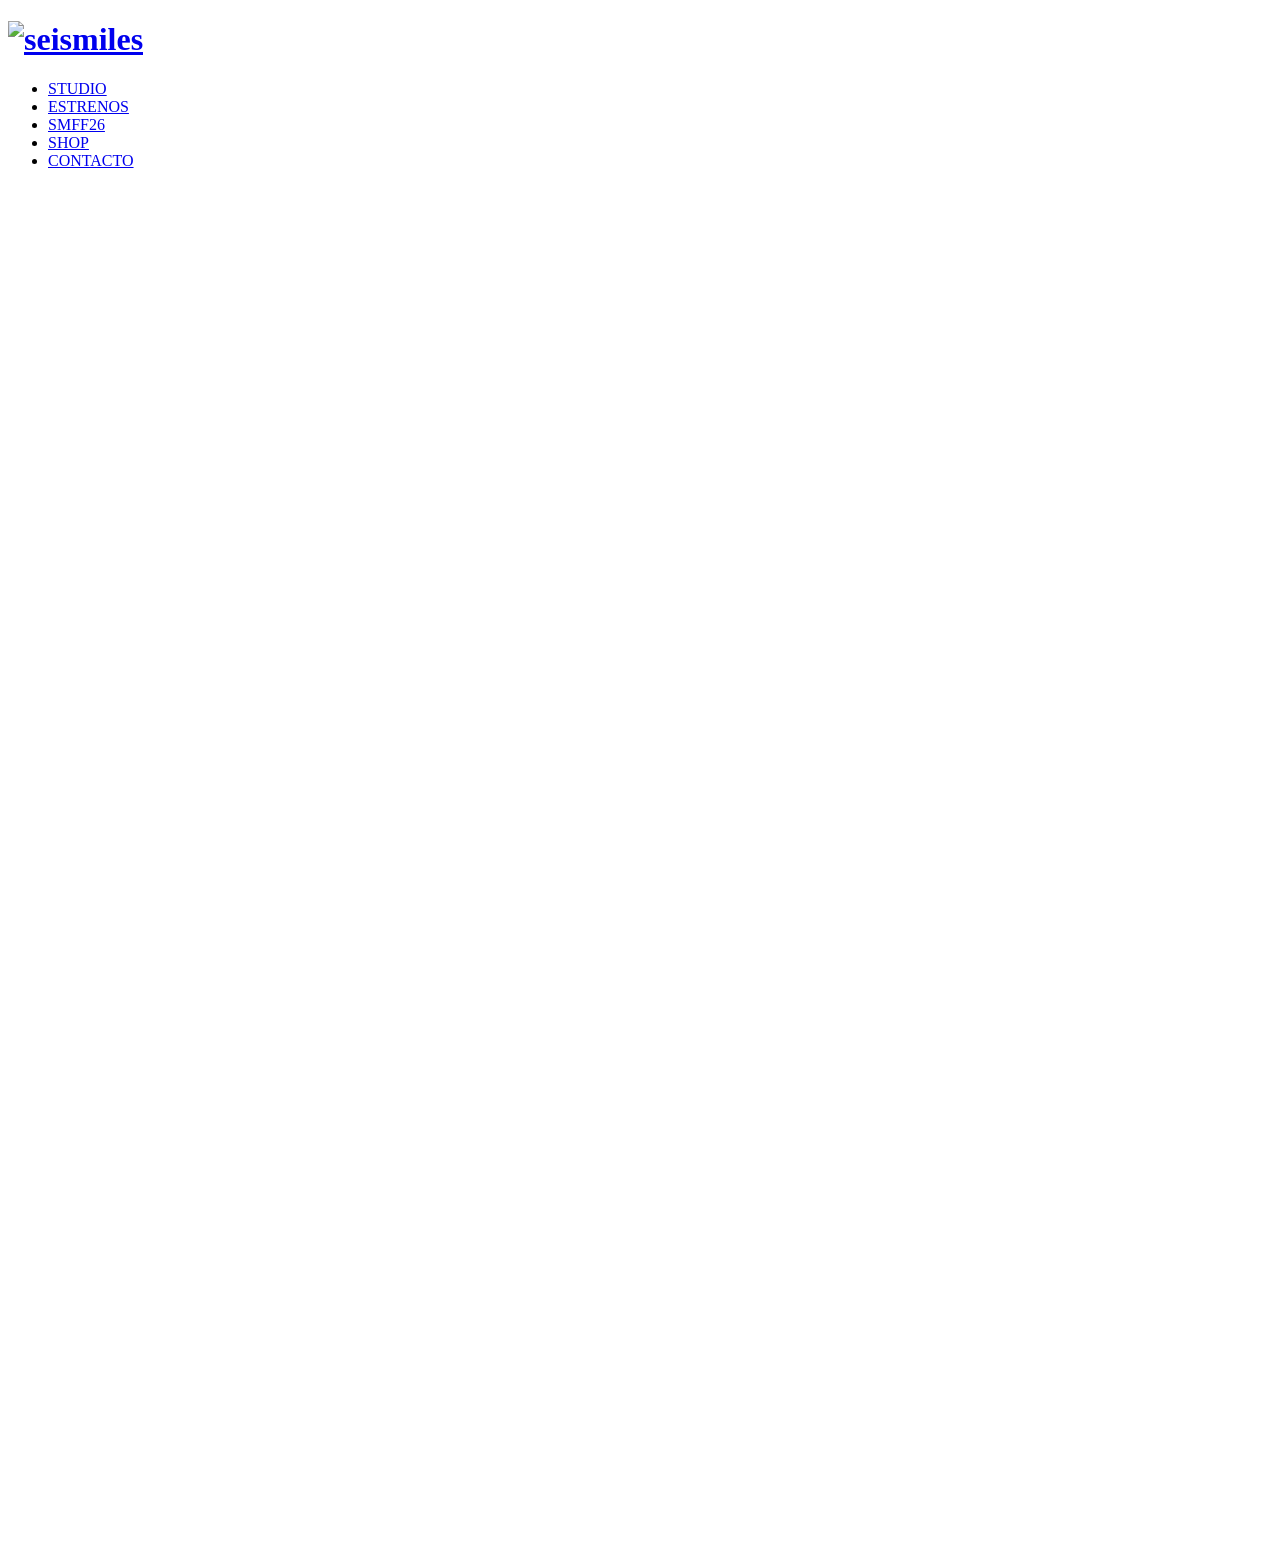
==== all-films.html @ 69767816 "Add files via upload" ====
<!DOCTYPE HTML>
<html>
    <head>
        <title>ESTRENOS</title>
        <meta charset="utf-8" />
		<link rel="shortcut icon" href="images/favicon.ico" type="image/x-icon">
        <meta name="viewport" content="width=device-width, initial-scale=1, user-scalable=no" />
        <link rel="stylesheet" href="assets/css/main.css" />
        <style>
            /* Eliminamos cualquier margen/padding que el template imponga */
            #page-wrapper { padding-top: 0 !important; }
            #banner {
                margin-top: 0 !important;
                padding: 0 !important;
                height: 100vh;
                display: flex;
                flex-direction: column;
                justify-content: center;
                align-items: center;
                text-align: center;
                background-image: url('images/all-films.jpg');
                background-size: cover;
                background-position: center;
                background-attachment: fixed;
            }
        </style>
    </head>
    <body class="is-preload landing">

        <div id="page-wrapper">
            <header id="header">
                <h1 id="logo">
                    <a href="index.html"><img src="images/logo-seismiles.svg" alt="seismiles" /></a>
                </h1>
                <nav id="nav">
                    <ul>
                        <li><a href="studio.html">STUDIO</a></li>
                        <li><a href="all-films.html">ESTRENOS</a></li>
                        <li><a href="ver-programación.html">SMFF26</a></li>
                        <li><a href="shop.html">SHOP</a></li>
                        <li><a href="contact.html" class="button primary">CONTACTO</a></li>
                    </ul>
                </nav>
            </header>

            <section id="banner">
                <div class="container">
                    <header class="major">
                        <h2 style="color: #fff;">PRÓXIMAMENTE</h2>
                        <p style="color: #fff;">ARDE</p>
                    </header>
                    <div class="content">
                        <h3 style="color: #fff;">¡Estamos de rodaje!</h3>
                        <p style="color: #fff;">Follow the characters, theories and worlds being built around Seismiles projects.</p>
                    </div>
                </div>
            </section>

            <!-- Footer -->
				<footer id="footer" style="padding: 3em 0; color: #ffffff;">
					<div class="container">
						<div class="row">
							<div class="col-4 col-12-medium">
								<h4 style="color: #ffffff;">Films</h4>
								<ul class="alt">
									<li><a href="index.html" style="color: #ffffff;">All</a></li>
									<li><a href="all-films.html" style="color: #ffffff;">Estrenos</a></li>
									<li><a href="ver-programación.html" style="color: #ffffff;">SMFF26</a></li>
								</ul>
							</div>
							<div class="col-4 col-12-medium">
								<h4 style="color: #ffffff;">Shop</h4>
								<ul class="alt">
									<li><a href="shop.html" style="color: #ffffff;">All</a></li>
									<li><a href="shop.html" style="color: #ffffff;">Coleccionables</a></li>
								</ul>
							</div>
							<div class="col-4 col-12-medium">
								<h4 style="color: #ffffff;">Studio</h4>
								<ul class="alt">
									<li><a href="contact.html" style="color: #ffffff;">Contacto</a></li>
								</ul>
							</div>
						</div>
						</div>

					<div class="container" style="display: flex; justify-content: space-between; align-items: center; flex-wrap: wrap; margin-top: 2em;">
						<ul class="copyright" style="margin: 0; color: #ffffff;">
							<li>&copy; seismiles studio. All rights reserved.</li>
						</ul>
						<ul class="icons" style="margin: 0;">
							<li><a href="#" class="icon brands alt fa-twitter" style="color: #ffffff;"><span class="label">Twitter</span></a></li>
							<li><a href="#" class="icon brands alt fa-facebook-f" style="color: #ffffff;"><span class="label">Facebook</span></a></li>
							<li><a href="#" class="icon brands alt fa-instagram" style="color: #ffffff;"><span class="label">Instagram</span></a></li>
						</ul>
					</div>
				</footer>
        </div>

        <script src="assets/js/jquery.min.js"></script>
        <script src="assets/js/jquery.scrolly.min.js"></script>
        <script src="assets/js/jquery.dropotron.min.js"></script>
        <script src="assets/js/jquery.scrollex.min.js"></script>
        <script src="assets/js/browser.min.js"></script>
        <script src="assets/js/breakpoints.min.js"></script>
        <script src="assets/js/util.js"></script>
        <script src="assets/js/main.js"></script>
    </body>
</html>
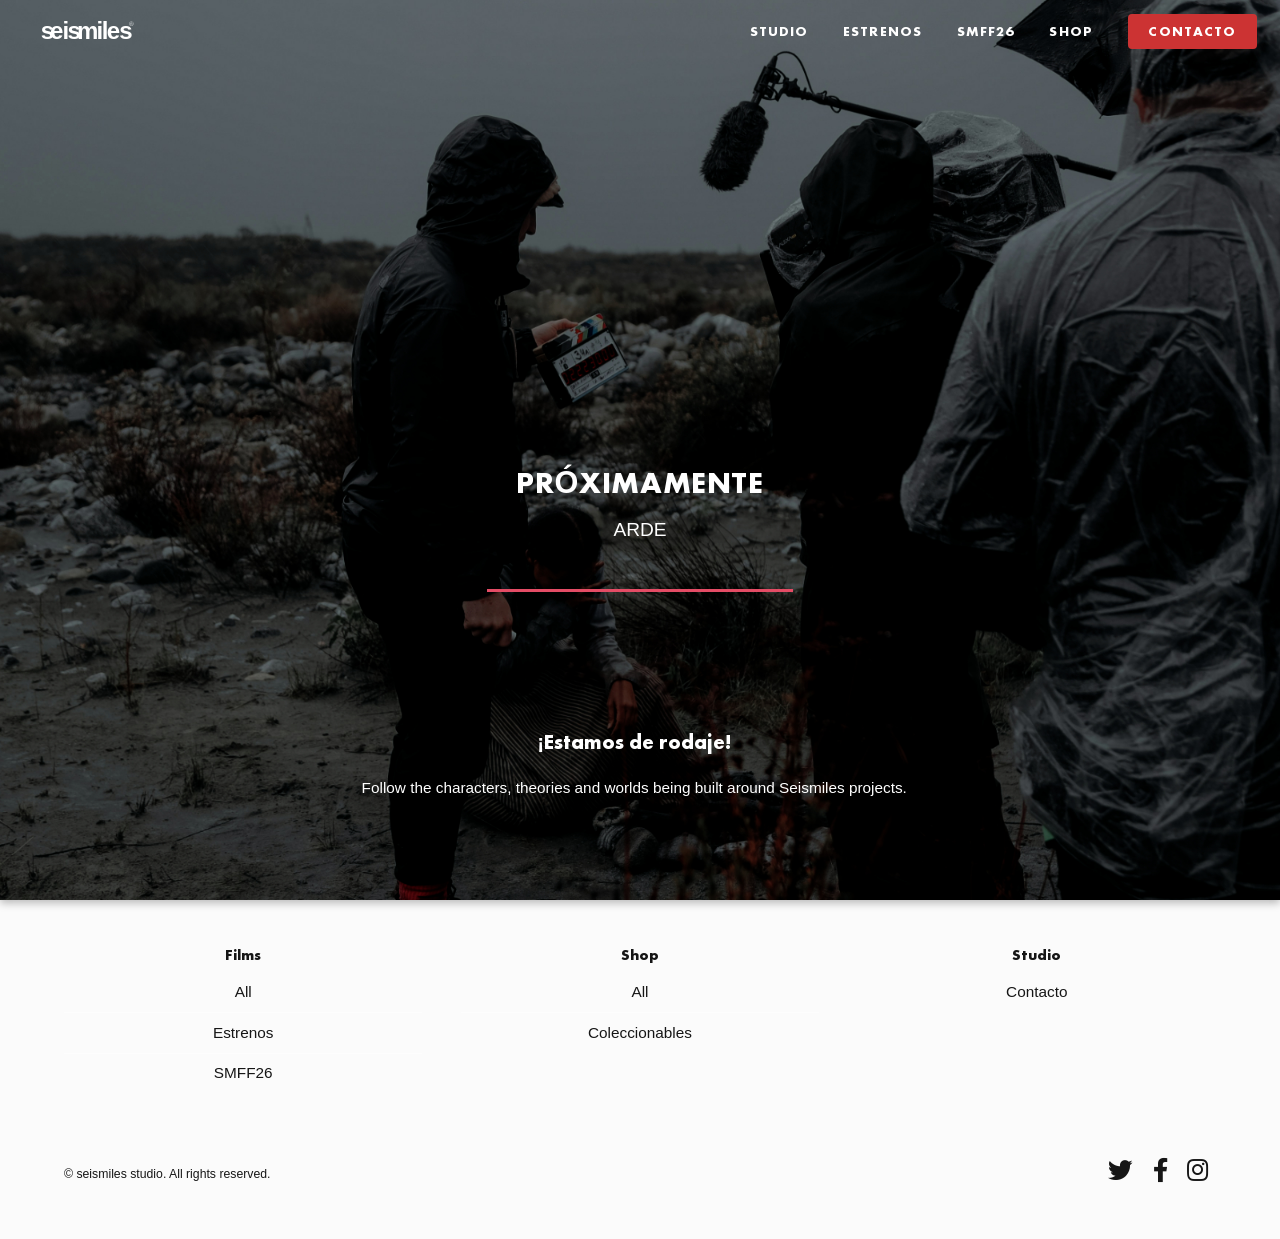
==== commit f7bfa5b0: "Form changes" ====
--- a/all-films.html
+++ b/all-films.html
@@ -1,7 +1,7 @@
 <!DOCTYPE HTML>
 <html>
     <head>
-        <title>ESTRENOS</title>
+        <title>seismiles - All Films</title>
         <meta charset="utf-8" />
 		<link rel="shortcut icon" href="images/favicon.ico" type="image/x-icon">
         <meta name="viewport" content="width=device-width, initial-scale=1, user-scalable=no" />
--- a/assets/css/main.css
+++ b/assets/css/main.css
@@ -0,0 +1,3877 @@
+@import url("fontawesome-all.min.css");
+@import url("https://fonts.googleapis.com/css?family=Roboto:100,300,100italic,300italic");
+@font-face {
+    font-family: 'OVSoge';
+    src: url('../webfonts/OVSoge-Regular.woff2') format('woff2');
+    font-weight: 400;
+    font-style: normal;
+    font-display: swap;
+}
+@font-face {
+    font-family: 'OVSoge';
+    src: url('../webfonts/OVSoge-Bold.woff2') format('woff2');
+    font-weight: 700;
+    font-style: normal;
+    font-display: swap;
+}
+
+@font-face {
+    font-family: 'FuturaCyrillic';
+    src: url('../webfonts/FuturaCyrillic-Book.woff2') format('woff2');
+    font-weight: 400;
+    font-style: normal;
+    font-display: swap;
+}
+
+@font-face {
+    font-family: 'FuturaCyrillic';
+    src: url('../webfonts/FuturaCyrillic-Bold.woff2') format('woff2');
+    font-weight: 700;
+    font-style: normal;
+    font-display: swap;
+}
+/*
+	Landed by HTML5 UP
+	html5up.net | @ajlkn
+	Free for personal and commercial use under the CCA 3.0 license (html5up.net/license)
+*/
+
+html, body, div, span, applet, object,
+iframe, h1, h2, h3, h4, h5, h6, p, blockquote,
+pre, a, abbr, acronym, address, big, cite,
+code, del, dfn, em, img, ins, kbd, q, s, samp,
+small, strike, strong, sub, sup, tt, var, b,
+u, i, center, dl, dt, dd, ol, ul, li, fieldset,
+form, label, legend, table, caption, tbody,
+tfoot, thead, tr, th, td, article, aside,
+canvas, details, embed, figure, figcaption,
+footer, header, hgroup, menu, nav, output, ruby,
+section, summary, time, mark, audio, video {
+	margin: 0;
+	padding: 0;
+	border: 0;
+	font-size: 100%;
+	font: inherit;
+	vertical-align: baseline;}
+
+article, aside, details, figcaption, figure,
+footer, header, hgroup, menu, nav, section {
+	display: block;}
+
+body {
+	line-height: 1;
+}
+
+ol, ul {
+	list-style: none;
+}
+
+blockquote, q {
+	quotes: none;
+}
+
+	blockquote:before, blockquote:after, q:before, q:after {
+		content: '';
+		content: none;
+	}
+
+table {
+	border-collapse: collapse;
+	border-spacing: 0;
+}
+
+body {
+	-webkit-text-size-adjust: none;
+}
+
+mark {
+	background-color: transparent;
+	color: inherit;
+}
+
+input::-moz-focus-inner {
+	border: 0;
+	padding: 0;
+}
+
+input, select, textarea {
+	-moz-appearance: none;
+	-webkit-appearance: none;
+	-ms-appearance: none;
+	appearance: none;
+}
+
+/* Basic */
+
+html { box-sizing: border-box; }
+*, *:before, *:after { box-sizing: inherit; }
+
+html, body { background: #161616; }
+
+body.is-preload *, body.is-preload *:before, body.is-preload *:after {
+    -moz-animation: none !important;
+    -webkit-animation: none !important;
+    -ms-animation: none !important;
+    animation: none !important;
+    -moz-transition: none !important;
+    -webkit-transition: none !important;
+    -ms-transition: none !important;
+    transition: none !important;
+}
+
+/* Cuerpo de texto: */
+body, input, select, textarea {
+    color: #FBFBFB;
+    font-family: 'FuturaCyrillic', sans-serif;
+    font-size: 15pt;
+    font-weight: 500;
+    line-height: 1.6em;
+}
+
+/* Títulos: FuturaCyrillic */
+h1, h2, h3, h4, h5, h6 {
+    font-family: 'FuturaCyrillic', sans-serif;
+    color: #FBFBFB;
+    font-weight: 700;
+    line-height: 1.2em;
+    margin: 0 0 1em 0;
+}
+
+h1 a, h2 a, h3 a, h4 a, h5 a, h6 a { color: inherit; border: 0; }
+
+h1 { font-size: 1.5em; }
+h2 { font-size: 2em; letter-spacing: 0.02em; }
+h3 { font-size: 1.35em; }
+h4 { font-size: 1em; }
+h5 { font-size: 0.9em; }
+h6 { font-size: 0.7em; }
+
+/* Enlaces */
+a {
+    transition: border-color 0.2s ease-in-out, color 0.2s ease-in-out;
+    border-bottom: dotted 1px;
+    color: #CC3333;
+    text-decoration: none;
+}
+a:hover { color: #CC3333 !important; border-bottom-color: transparent; }
+
+/* Otros elementos */
+strong, b { color: #ffffff; font-weight: 700; }
+em, i { font-style: italic; }
+p { margin: 0 0 2em 0; }
+sub { font-size: 0.8em; position: relative; top: 0.5em; }
+sup { font-size: 0.8em; position: relative; top: -0.5em; }
+
+hr { border: 0; border-bottom: solid 1px rgba(255, 255, 255, 0.3); margin: 3em 0; }
+hr.major { margin: 4em 0; }
+blockquote { border-left: solid 4px rgba(255, 255, 255, 0.3); font-style: italic; margin: 0 0 2em 0; padding: 0.5em 0 0.5em 2em; }
+code { background: rgba(255, 255, 255, 0.075); border-radius: 4px; font-family: "Courier New", monospace; font-size: 0.9em; margin: 0 0.25em; padding: 0.25em 0.65em; }
+pre { -webkit-overflow-scrolling: touch; font-family: "Courier New", monospace; font-size: 0.9em; margin: 0 0 2em 0; }
+pre code { display: block; line-height: 1.75em; padding: 1em 1.5em; overflow-x: auto; }
+
+.align-left { text-align: left; }
+.align-center { text-align: center; }
+.align-right { text-align: right; }
+
+/* Estilos para el menú superior e interno */
+#header nav ul li a, 
+#header nav ul li span,
+#navPanel .link {
+    font-family: inherit;
+    font-size: inherit;
+    color: #ffffff;
+    text-transform: uppercase;
+    text-decoration: none;
+    border-bottom: none;
+    box-shadow: none;
+}
+
+/* Para que el botón del menú mantenga su estilo pero use tu fuente */
+#header nav ul li a.button {
+    font-family: 'FuturaCyrillic', sans-serif !important;
+}
+
+/* Loader */
+
+	@-moz-keyframes spinner-show {
+		0% {
+			opacity: 0;
+		}
+
+		100% {
+			opacity: 1;
+		}
+	}
+
+	@-webkit-keyframes spinner-show {
+		0% {
+			opacity: 0;
+		}
+
+		100% {
+			opacity: 1;
+		}
+	}
+
+	@-ms-keyframes spinner-show {
+		0% {
+			opacity: 0;
+		}
+
+		100% {
+			opacity: 1;
+		}
+	}
+
+	@keyframes spinner-show {
+		0% {
+			opacity: 0;
+		}
+
+		100% {
+			opacity: 1;
+		}
+	}
+
+	@-moz-keyframes spinner-hide {
+		0% {
+			color: rgba(255, 255, 255, 0.15);
+			z-index: 100001;
+			-moz-transform: scale(1) rotate(0deg);
+			-webkit-transform: scale(1) rotate(0deg);
+			-ms-transform: scale(1) rotate(0deg);
+			transform: scale(1) rotate(0deg);
+		}
+
+		99% {
+			color: #1c1d26;
+			z-index: 100001;
+			-moz-transform: scale(0.5) rotate(360deg);
+			-webkit-transform: scale(0.5) rotate(360deg);
+			-ms-transform: scale(0.5) rotate(360deg);
+			transform: scale(0.5) rotate(360deg);
+		}
+
+		100% {
+			color: #1c1d26;
+			z-index: -1;
+			-moz-transform: scale(0.5) rotate(360deg);
+			-webkit-transform: scale(0.5) rotate(360deg);
+			-ms-transform: scale(0.5) rotate(360deg);
+			transform: scale(0.5) rotate(360deg);
+		}
+	}
+
+	@-webkit-keyframes spinner-hide {
+		0% {
+			color: rgba(255, 255, 255, 0.15);
+			z-index: 100001;
+			-moz-transform: scale(1) rotate(0deg);
+			-webkit-transform: scale(1) rotate(0deg);
+			-ms-transform: scale(1) rotate(0deg);
+			transform: scale(1) rotate(0deg);
+		}
+
+		99% {
+			color: #1c1d26;
+			z-index: 100001;
+			-moz-transform: scale(0.5) rotate(360deg);
+			-webkit-transform: scale(0.5) rotate(360deg);
+			-ms-transform: scale(0.5) rotate(360deg);
+			transform: scale(0.5) rotate(360deg);
+		}
+
+		100% {
+			color: #1c1d26;
+			z-index: -1;
+			-moz-transform: scale(0.5) rotate(360deg);
+			-webkit-transform: scale(0.5) rotate(360deg);
+			-ms-transform: scale(0.5) rotate(360deg);
+			transform: scale(0.5) rotate(360deg);
+		}
+	}
+
+	@-ms-keyframes spinner-hide {
+		0% {
+			color: rgba(255, 255, 255, 0.15);
+			z-index: 100001;
+			-moz-transform: scale(1) rotate(0deg);
+			-webkit-transform: scale(1) rotate(0deg);
+			-ms-transform: scale(1) rotate(0deg);
+			transform: scale(1) rotate(0deg);
+		}
+
+		99% {
+			color: #1c1d26;
+			z-index: 100001;
+			-moz-transform: scale(0.5) rotate(360deg);
+			-webkit-transform: scale(0.5) rotate(360deg);
+			-ms-transform: scale(0.5) rotate(360deg);
+			transform: scale(0.5) rotate(360deg);
+		}
+
+		100% {
+			color: #1c1d26;
+			z-index: -1;
+			-moz-transform: scale(0.5) rotate(360deg);
+			-webkit-transform: scale(0.5) rotate(360deg);
+			-ms-transform: scale(0.5) rotate(360deg);
+			transform: scale(0.5) rotate(360deg);
+		}
+	}
+
+	@keyframes spinner-hide {
+		0% {
+			color: rgba(255, 255, 255, 0.15);
+			z-index: 100001;
+			-moz-transform: scale(1) rotate(0deg);
+			-webkit-transform: scale(1) rotate(0deg);
+			-ms-transform: scale(1) rotate(0deg);
+			transform: scale(1) rotate(0deg);
+		}
+
+		99% {
+			color: #1c1d26;
+			z-index: 100001;
+			-moz-transform: scale(0.5) rotate(360deg);
+			-webkit-transform: scale(0.5) rotate(360deg);
+			-ms-transform: scale(0.5) rotate(360deg);
+			transform: scale(0.5) rotate(360deg);
+		}
+
+		100% {
+			color: #1c1d26;
+			z-index: -1;
+			-moz-transform: scale(0.5) rotate(360deg);
+			-webkit-transform: scale(0.5) rotate(360deg);
+			-ms-transform: scale(0.5) rotate(360deg);
+			transform: scale(0.5) rotate(360deg);
+		}
+	}
+
+	@-moz-keyframes spinner-rotate {
+		0% {
+			-moz-transform: scale(1) rotate(0deg);
+			-webkit-transform: scale(1) rotate(0deg);
+			-ms-transform: scale(1) rotate(0deg);
+			transform: scale(1) rotate(0deg);
+		}
+
+		100% {
+			-moz-transform: scale(1) rotate(360deg);
+			-webkit-transform: scale(1) rotate(360deg);
+			-ms-transform: scale(1) rotate(360deg);
+			transform: scale(1) rotate(360deg);
+		}
+	}
+
+	@-webkit-keyframes spinner-rotate {
+		0% {
+			-moz-transform: scale(1) rotate(0deg);
+			-webkit-transform: scale(1) rotate(0deg);
+			-ms-transform: scale(1) rotate(0deg);
+			transform: scale(1) rotate(0deg);
+		}
+
+		100% {
+			-moz-transform: scale(1) rotate(360deg);
+			-webkit-transform: scale(1) rotate(360deg);
+			-ms-transform: scale(1) rotate(360deg);
+			transform: scale(1) rotate(360deg);
+		}
+	}
+
+	@-ms-keyframes spinner-rotate {
+		0% {
+			-moz-transform: scale(1) rotate(0deg);
+			-webkit-transform: scale(1) rotate(0deg);
+			-ms-transform: scale(1) rotate(0deg);
+			transform: scale(1) rotate(0deg);
+		}
+
+		100% {
+			-moz-transform: scale(1) rotate(360deg);
+			-webkit-transform: scale(1) rotate(360deg);
+			-ms-transform: scale(1) rotate(360deg);
+			transform: scale(1) rotate(360deg);
+		}
+	}
+
+	@keyframes spinner-rotate {
+		0% {
+			-moz-transform: scale(1) rotate(0deg);
+			-webkit-transform: scale(1) rotate(0deg);
+			-ms-transform: scale(1) rotate(0deg);
+			transform: scale(1) rotate(0deg);
+		}
+
+		100% {
+			-moz-transform: scale(1) rotate(360deg);
+			-webkit-transform: scale(1) rotate(360deg);
+			-ms-transform: scale(1) rotate(360deg);
+			transform: scale(1) rotate(360deg);
+		}
+	}
+
+	@-moz-keyframes overlay-hide {
+		0% {
+			opacity: 1;
+			z-index: 100000;
+		}
+
+		15% {
+			opacity: 1;
+			z-index: 100000;
+		}
+
+		99% {
+			opacity: 0;
+			z-index: 100000;
+		}
+
+		100% {
+			opacity: 0;
+			z-index: -1;
+		}
+	}
+
+	@-webkit-keyframes overlay-hide {
+		0% {
+			opacity: 1;
+			z-index: 100000;
+		}
+
+		15% {
+			opacity: 1;
+			z-index: 100000;
+		}
+
+		99% {
+			opacity: 0;
+			z-index: 100000;
+		}
+
+		100% {
+			opacity: 0;
+			z-index: -1;
+		}
+	}
+
+	@-ms-keyframes overlay-hide {
+		0% {
+			opacity: 1;
+			z-index: 100000;
+		}
+
+		15% {
+			opacity: 1;
+			z-index: 100000;
+		}
+
+		99% {
+			opacity: 0;
+			z-index: 100000;
+		}
+
+		100% {
+			opacity: 0;
+			z-index: -1;
+		}
+	}
+
+	@keyframes overlay-hide {
+		0% {
+			opacity: 1;
+			z-index: 100000;
+		}
+
+		15% {
+			opacity: 1;
+			z-index: 100000;
+		}
+
+		99% {
+			opacity: 0;
+			z-index: 100000;
+		}
+
+		100% {
+			opacity: 0;
+			z-index: -1;
+		}
+	}
+
+	body.landing {
+		text-decoration: none;
+	}
+
+		body.landing:before {
+			-moz-osx-font-smoothing: grayscale;
+			-webkit-font-smoothing: antialiased;
+			display: inline-block;
+			font-style: normal;
+			font-variant: normal;
+			text-rendering: auto;
+			line-height: 1;
+			text-transform: none !important;
+			font-family: 'OVSoge';
+			font-weight: 900;
+		}
+
+		body.landing:before {
+			-moz-animation: spinner-show 1.5s 1 0.25s ease forwards, spinner-hide 0.25s ease-in-out forwards !important;
+			-webkit-animation: spinner-show 1.5s 1 0.25s ease forwards, spinner-hide 0.25s ease-in-out forwards !important;
+			-ms-animation: spinner-show 1.5s 1 0.25s ease forwards, spinner-hide 0.25s ease-in-out forwards !important;
+			animation: spinner-show 1.5s 1 0.25s ease forwards, spinner-hide 0.25s ease-in-out forwards !important;
+			-moz-transform-origin: 50% 50%;
+			-webkit-transform-origin: 50% 50%;
+			-ms-transform-origin: 50% 50%;
+			transform-origin: 50% 50%;
+			color: rgba(255, 255, 255, 0.15);
+			content: '\f1ce';
+			cursor: default;
+			display: block;
+			font-size: 2em;
+			height: 2em;
+			left: 50%;
+			line-height: 2em;
+			margin: -1em 0 0 -1em;
+			opacity: 0;
+			position: fixed;
+			text-align: center;
+			top: 50%;
+			width: 2em;
+			z-index: -1;
+		}
+
+		body.landing:after {
+			-moz-animation: overlay-hide 1.5s ease-in forwards !important;
+			-webkit-animation: overlay-hide 1.5s ease-in forwards !important;
+			-ms-animation: overlay-hide 1.5s ease-in forwards !important;
+			animation: overlay-hide 1.5s ease-in forwards !important;
+			background: #1c1d26;
+			content: '';
+			display: block;
+			height: 100%;
+			left: 0;
+			opacity: 0;
+			position: fixed;
+			top: 0;
+			width: 100%;
+			z-index: -1;
+		}
+
+		body.landing.is-preload:before {
+			-moz-animation: spinner-show 1.5s 1 0.25s ease forwards, spinner-rotate 0.75s infinite linear !important;
+			-webkit-animation: spinner-show 1.5s 1 0.25s ease forwards, spinner-rotate 0.75s infinite linear !important;
+			-ms-animation: spinner-show 1.5s 1 0.25s ease forwards, spinner-rotate 0.75s infinite linear !important;
+			animation: spinner-show 1.5s 1 0.25s ease forwards, spinner-rotate 0.75s infinite linear !important;
+			z-index: 100001;
+		}
+
+		body.landing.is-preload:after {
+			-moz-animation: none !important;
+			-webkit-animation: none !important;
+			-ms-animation: none !important;
+			animation: none !important;
+			opacity: 1;
+			z-index: 100000;
+		}
+
+	@media (-webkit-min-device-pixel-ratio: 2) {
+
+		body.landing:before {
+			line-height: 2.025em;
+		}
+
+	}
+
+/* Container */
+
+	.container {
+		margin: 0 auto;
+		max-width: calc(100% - 4em);
+		width: 70em;
+	}
+
+		.container.xsmall {
+			width: 17.5em;
+		}
+
+		.container.small {
+			width: 35em;
+		}
+
+		.container.medium {
+			width: 52.5em;
+		}
+
+		.container.large {
+			width: 87.5em;
+		}
+
+		.container.xlarge {
+			width: 105em;
+		}
+
+		.container.max {
+			width: 100%;
+		}
+
+		@media screen and (max-width: 1280px) {
+
+			.container {
+				width: 90%;
+				max-width: 100%;
+			}
+
+		}
+
+		@media screen and (max-width: 980px) {
+
+			.container {
+				width: 100% !important;
+			}
+
+		}
+
+/* Row */
+
+	.row {
+		display: flex;
+		flex-wrap: wrap;
+		box-sizing: border-box;
+		align-items: stretch;
+	}
+
+		.row > * {
+			box-sizing: border-box;
+		}
+
+		.row.gtr-uniform > * > :last-child {
+			margin-bottom: 0;
+		}
+
+		.row.aln-left {
+			justify-content: flex-start;
+		}
+
+		.row.aln-center {
+			justify-content: center;
+		}
+
+		.row.aln-right {
+			justify-content: flex-end;
+		}
+
+		.row.aln-top {
+			align-items: flex-start;
+		}
+
+		.row.aln-middle {
+			align-items: center;
+		}
+
+		.row.aln-bottom {
+			align-items: flex-end;
+		}
+
+		.row > .imp {
+			order: -1;
+		}
+
+		.row > .col-1 {
+			width: 8.33333%;
+		}
+
+		.row > .off-1 {
+			margin-left: 8.33333%;
+		}
+
+		.row > .col-2 {
+			width: 16.66667%;
+		}
+
+		.row > .off-2 {
+			margin-left: 16.66667%;
+		}
+
+		.row > .col-3 {
+			width: 25%;
+		}
+
+		.row > .off-3 {
+			margin-left: 25%;
+		}
+
+		.row > .col-4 {
+			width: 33.33333%;
+		}
+
+		.row > .off-4 {
+			margin-left: 33.33333%;
+		}
+
+		.row > .col-5 {
+			width: 41.66667%;
+		}
+
+		.row > .off-5 {
+			margin-left: 41.66667%;
+		}
+
+		.row > .col-6 {
+			width: 50%;
+		}
+
+		.row > .off-6 {
+			margin-left: 50%;
+		}
+
+		.row > .col-7 {
+			width: 58.33333%;
+		}
+
+		.row > .off-7 {
+			margin-left: 58.33333%;
+		}
+
+		.row > .col-8 {
+			width: 66.66667%;
+		}
+
+		.row > .off-8 {
+			margin-left: 66.66667%;
+		}
+
+		.row > .col-9 {
+			width: 75%;
+		}
+
+		.row > .off-9 {
+			margin-left: 75%;
+		}
+
+		.row > .col-10 {
+			width: 83.33333%;
+		}
+
+		.row > .off-10 {
+			margin-left: 83.33333%;
+		}
+
+		.row > .col-11 {
+			width: 91.66667%;
+		}
+
+		.row > .off-11 {
+			margin-left: 91.66667%;
+		}
+
+		.row > .col-12 {
+			width: 100%;
+		}
+
+		.row > .off-12 {
+			margin-left: 100%;
+		}
+
+		.row.gtr-0 {
+			margin-top: 0;
+			margin-left: 0em;
+		}
+
+			.row.gtr-0 > * {
+				padding: 0 0 0 0em;
+			}
+
+			.row.gtr-0.gtr-uniform {
+				margin-top: 0em;
+			}
+
+				.row.gtr-0.gtr-uniform > * {
+					padding-top: 0em;
+				}
+
+		.row.gtr-25 {
+			margin-top: 0;
+			margin-left: -0.625em;
+		}
+
+			.row.gtr-25 > * {
+				padding: 0 0 0 0.625em;
+			}
+
+			.row.gtr-25.gtr-uniform {
+				margin-top: -0.625em;
+			}
+
+				.row.gtr-25.gtr-uniform > * {
+					padding-top: 0.625em;
+				}
+
+		.row.gtr-50 {
+			margin-top: 0;
+			margin-left: -1.25em;
+		}
+
+			.row.gtr-50 > * {
+				padding: 0 0 0 1.25em;
+			}
+
+			.row.gtr-50.gtr-uniform {
+				margin-top: -1.25em;
+			}
+
+				.row.gtr-50.gtr-uniform > * {
+					padding-top: 1.25em;
+				}
+
+		.row {
+			margin-top: 0;
+			margin-left: -2.5em;
+		}
+
+			.row > * {
+				padding: 0 0 0 2.5em;
+			}
+
+			.row.gtr-uniform {
+				margin-top: -2.5em;
+			}
+
+				.row.gtr-uniform > * {
+					padding-top: 2.5em;
+				}
+
+		.row.gtr-150 {
+			margin-top: 0;
+			margin-left: -3.75em;
+		}
+
+			.row.gtr-150 > * {
+				padding: 0 0 0 3.75em;
+			}
+
+			.row.gtr-150.gtr-uniform {
+				margin-top: -3.75em;
+			}
+
+				.row.gtr-150.gtr-uniform > * {
+					padding-top: 3.75em;
+				}
+
+		.row.gtr-200 {
+			margin-top: 0;
+			margin-left: -5em;
+		}
+
+			.row.gtr-200 > * {
+				padding: 0 0 0 5em;
+			}
+
+			.row.gtr-200.gtr-uniform {
+				margin-top: -5em;
+			}
+
+				.row.gtr-200.gtr-uniform > * {
+					padding-top: 5em;
+				}
+
+		@media screen and (max-width: 1680px) {
+
+			.row {
+				display: flex;
+				flex-wrap: wrap;
+				box-sizing: border-box;
+				align-items: stretch;
+			}
+
+				.row > * {
+					box-sizing: border-box;
+				}
+
+				.row.gtr-uniform > * > :last-child {
+					margin-bottom: 0;
+				}
+
+				.row.aln-left {
+					justify-content: flex-start;
+				}
+
+				.row.aln-center {
+					justify-content: center;
+				}
+
+				.row.aln-right {
+					justify-content: flex-end;
+				}
+
+				.row.aln-top {
+					align-items: flex-start;
+				}
+
+				.row.aln-middle {
+					align-items: center;
+				}
+
+				.row.aln-bottom {
+					align-items: flex-end;
+				}
+
+				.row > .imp-xlarge {
+					order: -1;
+				}
+
+				.row > .col-1-xlarge {
+					width: 8.33333%;
+				}
+
+				.row > .off-1-xlarge {
+					margin-left: 8.33333%;
+				}
+
+				.row > .col-2-xlarge {
+					width: 16.66667%;
+				}
+
+				.row > .off-2-xlarge {
+					margin-left: 16.66667%;
+				}
+
+				.row > .col-3-xlarge {
+					width: 25%;
+				}
+
+				.row > .off-3-xlarge {
+					margin-left: 25%;
+				}
+
+				.row > .col-4-xlarge {
+					width: 33.33333%;
+				}
+
+				.row > .off-4-xlarge {
+					margin-left: 33.33333%;
+				}
+
+				.row > .col-5-xlarge {
+					width: 41.66667%;
+				}
+
+				.row > .off-5-xlarge {
+					margin-left: 41.66667%;
+				}
+
+				.row > .col-6-xlarge {
+					width: 50%;
+				}
+
+				.row > .off-6-xlarge {
+					margin-left: 50%;
+				}
+
+				.row > .col-7-xlarge {
+					width: 58.33333%;
+				}
+
+				.row > .off-7-xlarge {
+					margin-left: 58.33333%;
+				}
+
+				.row > .col-8-xlarge {
+					width: 66.66667%;
+				}
+
+				.row > .off-8-xlarge {
+					margin-left: 66.66667%;
+				}
+
+				.row > .col-9-xlarge {
+					width: 75%;
+				}
+
+				.row > .off-9-xlarge {
+					margin-left: 75%;
+				}
+
+				.row > .col-10-xlarge {
+					width: 83.33333%;
+				}
+
+				.row > .off-10-xlarge {
+					margin-left: 83.33333%;
+				}
+
+				.row > .col-11-xlarge {
+					width: 91.66667%;
+				}
+
+				.row > .off-11-xlarge {
+					margin-left: 91.66667%;
+				}
+
+				.row > .col-12-xlarge {
+					width: 100%;
+				}
+
+				.row > .off-12-xlarge {
+					margin-left: 100%;
+				}
+
+				.row.gtr-0 {
+					margin-top: 0;
+					margin-left: 0em;
+				}
+
+					.row.gtr-0 > * {
+						padding: 0 0 0 0em;
+					}
+
+					.row.gtr-0.gtr-uniform {
+						margin-top: 0em;
+					}
+
+						.row.gtr-0.gtr-uniform > * {
+							padding-top: 0em;
+						}
+
+				.row.gtr-25 {
+					margin-top: 0;
+					margin-left: -0.625em;
+				}
+
+					.row.gtr-25 > * {
+						padding: 0 0 0 0.625em;
+					}
+
+					.row.gtr-25.gtr-uniform {
+						margin-top: -0.625em;
+					}
+
+						.row.gtr-25.gtr-uniform > * {
+							padding-top: 0.625em;
+						}
+
+				.row.gtr-50 {
+					margin-top: 0;
+					margin-left: -1.25em;
+				}
+
+					.row.gtr-50 > * {
+						padding: 0 0 0 1.25em;
+					}
+
+					.row.gtr-50.gtr-uniform {
+						margin-top: -1.25em;
+					}
+
+						.row.gtr-50.gtr-uniform > * {
+							padding-top: 1.25em;
+						}
+
+				.row {
+					margin-top: 0;
+					margin-left: -2.5em;
+				}
+
+					.row > * {
+						padding: 0 0 0 2.5em;
+					}
+
+					.row.gtr-uniform {
+						margin-top: -2.5em;
+					}
+
+						.row.gtr-uniform > * {
+							padding-top: 2.5em;
+						}
+
+				.row.gtr-150 {
+					margin-top: 0;
+					margin-left: -3.75em;
+				}
+
+					.row.gtr-150 > * {
+						padding: 0 0 0 3.75em;
+					}
+
+					.row.gtr-150.gtr-uniform {
+						margin-top: -3.75em;
+					}
+
+						.row.gtr-150.gtr-uniform > * {
+							padding-top: 3.75em;
+						}
+
+				.row.gtr-200 {
+					margin-top: 0;
+					margin-left: -5em;
+				}
+
+					.row.gtr-200 > * {
+						padding: 0 0 0 5em;
+					}
+
+					.row.gtr-200.gtr-uniform {
+						margin-top: -5em;
+					}
+
+						.row.gtr-200.gtr-uniform > * {
+							padding-top: 5em;
+						}
+
+		}
+
+		@media screen and (max-width: 1280px) {
+
+			.row {
+				display: flex;
+				flex-wrap: wrap;
+				box-sizing: border-box;
+				align-items: stretch;
+			}
+
+				.row > * {
+					box-sizing: border-box;
+				}
+
+				.row.gtr-uniform > * > :last-child {
+					margin-bottom: 0;
+				}
+
+				.row.aln-left {
+					justify-content: flex-start;
+				}
+
+				.row.aln-center {
+					justify-content: center;
+				}
+
+				.row.aln-right {
+					justify-content: flex-end;
+				}
+
+				.row.aln-top {
+					align-items: flex-start;
+				}
+
+				.row.aln-middle {
+					align-items: center;
+				}
+
+				.row.aln-bottom {
+					align-items: flex-end;
+				}
+
+				.row > .imp-large {
+					order: -1;
+				}
+
+				.row > .col-1-large {
+					width: 8.33333%;
+				}
+
+				.row > .off-1-large {
+					margin-left: 8.33333%;
+				}
+
+				.row > .col-2-large {
+					width: 16.66667%;
+				}
+
+				.row > .off-2-large {
+					margin-left: 16.66667%;
+				}
+
+				.row > .col-3-large {
+					width: 25%;
+				}
+
+				.row > .off-3-large {
+					margin-left: 25%;
+				}
+
+				.row > .col-4-large {
+					width: 33.33333%;
+				}
+
+				.row > .off-4-large {
+					margin-left: 33.33333%;
+				}
+
+				.row > .col-5-large {
+					width: 41.66667%;
+				}
+
+				.row > .off-5-large {
+					margin-left: 41.66667%;
+				}
+
+				.row > .col-6-large {
+					width: 50%;
+				}
+
+				.row > .off-6-large {
+					margin-left: 50%;
+				}
+
+				.row > .col-7-large {
+					width: 58.33333%;
+				}
+
+				.row > .off-7-large {
+					margin-left: 58.33333%;
+				}
+
+				.row > .col-8-large {
+					width: 66.66667%;
+				}
+
+				.row > .off-8-large {
+					margin-left: 66.66667%;
+				}
+
+				.row > .col-9-large {
+					width: 75%;
+				}
+
+				.row > .off-9-large {
+					margin-left: 75%;
+				}
+
+				.row > .col-10-large {
+					width: 83.33333%;
+				}
+
+				.row > .off-10-large {
+					margin-left: 83.33333%;
+				}
+
+				.row > .col-11-large {
+					width: 91.66667%;
+				}
+
+				.row > .off-11-large {
+					margin-left: 91.66667%;
+				}
+
+				.row > .col-12-large {
+					width: 100%;
+				}
+
+				.row > .off-12-large {
+					margin-left: 100%;
+				}
+
+				.row.gtr-0 {
+					margin-top: 0;
+					margin-left: 0em;
+				}
+
+					.row.gtr-0 > * {
+						padding: 0 0 0 0em;
+					}
+
+					.row.gtr-0.gtr-uniform {
+						margin-top: 0em;
+					}
+
+						.row.gtr-0.gtr-uniform > * {
+							padding-top: 0em;
+						}
+
+				.row.gtr-25 {
+					margin-top: 0;
+					margin-left: -0.625em;
+				}
+
+					.row.gtr-25 > * {
+						padding: 0 0 0 0.625em;
+					}
+
+					.row.gtr-25.gtr-uniform {
+						margin-top: -0.625em;
+					}
+
+						.row.gtr-25.gtr-uniform > * {
+							padding-top: 0.625em;
+						}
+
+				.row.gtr-50 {
+					margin-top: 0;
+					margin-left: -1.25em;
+				}
+
+					.row.gtr-50 > * {
+						padding: 0 0 0 1.25em;
+					}
+
+					.row.gtr-50.gtr-uniform {
+						margin-top: -1.25em;
+					}
+
+						.row.gtr-50.gtr-uniform > * {
+							padding-top: 1.25em;
+						}
+
+				.row {
+					margin-top: 0;
+					margin-left: -2.5em;
+				}
+
+					.row > * {
+						padding: 0 0 0 2.5em;
+					}
+
+					.row.gtr-uniform {
+						margin-top: -2.5em;
+					}
+
+						.row.gtr-uniform > * {
+							padding-top: 2.5em;
+						}
+
+				.row.gtr-150 {
+					margin-top: 0;
+					margin-left: -3.75em;
+				}
+
+					.row.gtr-150 > * {
+						padding: 0 0 0 3.75em;
+					}
+
+					.row.gtr-150.gtr-uniform {
+						margin-top: -3.75em;
+					}
+
+						.row.gtr-150.gtr-uniform > * {
+							padding-top: 3.75em;
+						}
+
+				.row.gtr-200 {
+					margin-top: 0;
+					margin-left: -5em;
+				}
+
+					.row.gtr-200 > * {
+						padding: 0 0 0 5em;
+					}
+
+					.row.gtr-200.gtr-uniform {
+						margin-top: -5em;
+					}
+
+						.row.gtr-200.gtr-uniform > * {
+							padding-top: 5em;
+						}
+
+		}
+
+		@media screen and (max-width: 980px) {
+
+			.row {
+				display: flex;
+				flex-wrap: wrap;
+				box-sizing: border-box;
+				align-items: stretch;
+			}
+
+				.row > * {
+					box-sizing: border-box;
+				}
+
+				.row.gtr-uniform > * > :last-child {
+					margin-bottom: 0;
+				}
+
+				.row.aln-left {
+					justify-content: flex-start;
+				}
+
+				.row.aln-center {
+					justify-content: center;
+				}
+
+				.row.aln-right {
+					justify-content: flex-end;
+				}
+
+				.row.aln-top {
+					align-items: flex-start;
+				}
+
+				.row.aln-middle {
+					align-items: center;
+				}
+
+				.row.aln-bottom {
+					align-items: flex-end;
+				}
+
+				.row > .imp-medium {
+					order: -1;
+				}
+
+				.row > .col-1-medium {
+					width: 8.33333%;
+				}
+
+				.row > .off-1-medium {
+					margin-left: 8.33333%;
+				}
+
+				.row > .col-2-medium {
+					width: 16.66667%;
+				}
+
+				.row > .off-2-medium {
+					margin-left: 16.66667%;
+				}
+
+				.row > .col-3-medium {
+					width: 25%;
+				}
+
+				.row > .off-3-medium {
+					margin-left: 25%;
+				}
+
+				.row > .col-4-medium {
+					width: 33.33333%;
+				}
+
+				.row > .off-4-medium {
+					margin-left: 33.33333%;
+				}
+
+				.row > .col-5-medium {
+					width: 41.66667%;
+				}
+
+				.row > .off-5-medium {
+					margin-left: 41.66667%;
+				}
+
+				.row > .col-6-medium {
+					width: 50%;
+				}
+
+				.row > .off-6-medium {
+					margin-left: 50%;
+				}
+
+				.row > .col-7-medium {
+					width: 58.33333%;
+				}
+
+				.row > .off-7-medium {
+					margin-left: 58.33333%;
+				}
+
+				.row > .col-8-medium {
+					width: 66.66667%;
+				}
+
+				.row > .off-8-medium {
+					margin-left: 66.66667%;
+				}
+
+				.row > .col-9-medium {
+					width: 75%;
+				}
+
+				.row > .off-9-medium {
+					margin-left: 75%;
+				}
+
+				.row > .col-10-medium {
+					width: 83.33333%;
+				}
+
+				.row > .off-10-medium {
+					margin-left: 83.33333%;
+				}
+
+				.row > .col-11-medium {
+					width: 91.66667%;
+				}
+
+				.row > .off-11-medium {
+					margin-left: 91.66667%;
+				}
+
+				.row > .col-12-medium {
+					width: 100%;
+				}
+
+				.row > .off-12-medium {
+					margin-left: 100%;
+				}
+
+				.row.gtr-0 {
+					margin-top: 0;
+					margin-left: 0em;
+				}
+
+					.row.gtr-0 > * {
+						padding: 0 0 0 0em;
+					}
+
+					.row.gtr-0.gtr-uniform {
+						margin-top: 0em;
+					}
+
+						.row.gtr-0.gtr-uniform > * {
+							padding-top: 0em;
+						}
+
+				.row.gtr-25 {
+					margin-top: 0;
+					margin-left: -0.625em;
+				}
+
+					.row.gtr-25 > * {
+						padding: 0 0 0 0.625em;
+					}
+
+					.row.gtr-25.gtr-uniform {
+						margin-top: -0.625em;
+					}
+
+						.row.gtr-25.gtr-uniform > * {
+							padding-top: 0.625em;
+						}
+
+				.row.gtr-50 {
+					margin-top: 0;
+					margin-left: -1.25em;
+				}
+
+					.row.gtr-50 > * {
+						padding: 0 0 0 1.25em;
+					}
+
+					.row.gtr-50.gtr-uniform {
+						margin-top: -1.25em;
+					}
+
+						.row.gtr-50.gtr-uniform > * {
+							padding-top: 1.25em;
+						}
+
+				.row {
+					margin-top: 0;
+					margin-left: -2.5em;
+				}
+
+					.row > * {
+						padding: 0 0 0 2.5em;
+					}
+
+					.row.gtr-uniform {
+						margin-top: -2.5em;
+					}
+
+						.row.gtr-uniform > * {
+							padding-top: 2.5em;
+						}
+
+				.row.gtr-150 {
+					margin-top: 0;
+					margin-left: -3.75em;
+				}
+
+					.row.gtr-150 > * {
+						padding: 0 0 0 3.75em;
+					}
+
+					.row.gtr-150.gtr-uniform {
+						margin-top: -3.75em;
+					}
+
+						.row.gtr-150.gtr-uniform > * {
+							padding-top: 3.75em;
+						}
+
+				.row.gtr-200 {
+					margin-top: 0;
+					margin-left: -5em;
+				}
+
+					.row.gtr-200 > * {
+						padding: 0 0 0 5em;
+					}
+
+					.row.gtr-200.gtr-uniform {
+						margin-top: -5em;
+					}
+
+						.row.gtr-200.gtr-uniform > * {
+							padding-top: 5em;
+						}
+
+		}
+
+		@media screen and (max-width: 736px) {
+
+			.row {
+				display: flex;
+				flex-wrap: wrap;
+				box-sizing: border-box;
+				align-items: stretch;
+			}
+
+				.row > * {
+					box-sizing: border-box;
+				}
+
+				.row.gtr-uniform > * > :last-child {
+					margin-bottom: 0;
+				}
+
+				.row.aln-left {
+					justify-content: flex-start;
+				}
+
+				.row.aln-center {
+					justify-content: center;
+				}
+
+				.row.aln-right {
+					justify-content: flex-end;
+				}
+
+				.row.aln-top {
+					align-items: flex-start;
+				}
+
+				.row.aln-middle {
+					align-items: center;
+				}
+
+				.row.aln-bottom {
+					align-items: flex-end;
+				}
+
+				.row > .imp-small {
+					order: -1;
+				}
+
+				.row > .col-1-small {
+					width: 8.33333%;
+				}
+
+				.row > .off-1-small {
+					margin-left: 8.33333%;
+				}
+
+				.row > .col-2-small {
+					width: 16.66667%;
+				}
+
+				.row > .off-2-small {
+					margin-left: 16.66667%;
+				}
+
+				.row > .col-3-small {
+					width: 25%;
+				}
+
+				.row > .off-3-small {
+					margin-left: 25%;
+				}
+
+				.row > .col-4-small {
+					width: 33.33333%;
+				}
+
+				.row > .off-4-small {
+					margin-left: 33.33333%;
+				}
+
+				.row > .col-5-small {
+					width: 41.66667%;
+				}
+
+				.row > .off-5-small {
+					margin-left: 41.66667%;
+				}
+
+				.row > .col-6-small {
+					width: 50%;
+				}
+
+				.row > .off-6-small {
+					margin-left: 50%;
+				}
+
+				.row > .col-7-small {
+					width: 58.33333%;
+				}
+
+				.row > .off-7-small {
+					margin-left: 58.33333%;
+				}
+
+				.row > .col-8-small {
+					width: 66.66667%;
+				}
+
+				.row > .off-8-small {
+					margin-left: 66.66667%;
+				}
+
+				.row > .col-9-small {
+					width: 75%;
+				}
+
+				.row > .off-9-small {
+					margin-left: 75%;
+				}
+
+				.row > .col-10-small {
+					width: 83.33333%;
+				}
+
+				.row > .off-10-small {
+					margin-left: 83.33333%;
+				}
+
+				.row > .col-11-small {
+					width: 91.66667%;
+				}
+
+				.row > .off-11-small {
+					margin-left: 91.66667%;
+				}
+
+				.row > .col-12-small {
+					width: 100%;
+				}
+
+				.row > .off-12-small {
+					margin-left: 100%;
+				}
+
+				.row.gtr-0 {
+					margin-top: 0;
+					margin-left: 0em;
+				}
+
+					.row.gtr-0 > * {
+						padding: 0 0 0 0em;
+					}
+
+					.row.gtr-0.gtr-uniform {
+						margin-top: 0em;
+					}
+
+						.row.gtr-0.gtr-uniform > * {
+							padding-top: 0em;
+						}
+
+				.row.gtr-25 {
+					margin-top: 0;
+					margin-left: -0.625em;
+				}
+
+					.row.gtr-25 > * {
+						padding: 0 0 0 0.625em;
+					}
+
+					.row.gtr-25.gtr-uniform {
+						margin-top: -0.625em;
+					}
+
+						.row.gtr-25.gtr-uniform > * {
+							padding-top: 0.625em;
+						}
+
+				.row.gtr-50 {
+					margin-top: 0;
+					margin-left: -1.25em;
+				}
+
+					.row.gtr-50 > * {
+						padding: 0 0 0 1.25em;
+					}
+
+					.row.gtr-50.gtr-uniform {
+						margin-top: -1.25em;
+					}
+
+						.row.gtr-50.gtr-uniform > * {
+							padding-top: 1.25em;
+						}
+
+				.row {
+					margin-top: 0;
+					margin-left: -2.5em;
+				}
+
+					.row > * {
+						padding: 0 0 0 2.5em;
+					}
+
+					.row.gtr-uniform {
+						margin-top: -2.5em;
+					}
+
+						.row.gtr-uniform > * {
+							padding-top: 2.5em;
+						}
+
+				.row.gtr-150 {
+					margin-top: 0;
+					margin-left: -3.75em;
+				}
+
+					.row.gtr-150 > * {
+						padding: 0 0 0 3.75em;
+					}
+
+					.row.gtr-150.gtr-uniform {
+						margin-top: -3.75em;
+					}
+
+						.row.gtr-150.gtr-uniform > * {
+							padding-top: 3.75em;
+						}
+
+				.row.gtr-200 {
+					margin-top: 0;
+					margin-left: -5em;
+				}
+
+					.row.gtr-200 > * {
+						padding: 0 0 0 5em;
+					}
+
+					.row.gtr-200.gtr-uniform {
+						margin-top: -5em;
+					}
+
+						.row.gtr-200.gtr-uniform > * {
+							padding-top: 5em;
+						}
+
+		}
+
+		@media screen and (max-width: 480px) {
+
+			.row {
+				display: flex;
+				flex-wrap: wrap;
+				box-sizing: border-box;
+				align-items: stretch;
+			}
+
+				.row > * {
+					box-sizing: border-box;
+				}
+
+				.row.gtr-uniform > * > :last-child {
+					margin-bottom: 0;
+				}
+
+				.row.aln-left {
+					justify-content: flex-start;
+				}
+
+				.row.aln-center {
+					justify-content: center;
+				}
+
+				.row.aln-right {
+					justify-content: flex-end;
+				}
+
+				.row.aln-top {
+					align-items: flex-start;
+				}
+
+				.row.aln-middle {
+					align-items: center;
+				}
+
+				.row.aln-bottom {
+					align-items: flex-end;
+				}
+
+				.row > .imp-xsmall {
+					order: -1;
+				}
+
+				.row > .col-1-xsmall {
+					width: 8.33333%;
+				}
+
+				.row > .off-1-xsmall {
+					margin-left: 8.33333%;
+				}
+
+				.row > .col-2-xsmall {
+					width: 16.66667%;
+				}
+
+				.row > .off-2-xsmall {
+					margin-left: 16.66667%;
+				}
+
+				.row > .col-3-xsmall {
+					width: 25%;
+				}
+
+				.row > .off-3-xsmall {
+					margin-left: 25%;
+				}
+
+				.row > .col-4-xsmall {
+					width: 33.33333%;
+				}
+
+				.row > .off-4-xsmall {
+					margin-left: 33.33333%;
+				}
+
+				.row > .col-5-xsmall {
+					width: 41.66667%;
+				}
+
+				.row > .off-5-xsmall {
+					margin-left: 41.66667%;
+				}
+
+				.row > .col-6-xsmall {
+					width: 50%;
+				}
+
+				.row > .off-6-xsmall {
+					margin-left: 50%;
+				}
+
+				.row > .col-7-xsmall {
+					width: 58.33333%;
+				}
+
+				.row > .off-7-xsmall {
+					margin-left: 58.33333%;
+				}
+
+				.row > .col-8-xsmall {
+					width: 66.66667%;
+				}
+
+				.row > .off-8-xsmall {
+					margin-left: 66.66667%;
+				}
+
+				.row > .col-9-xsmall {
+					width: 75%;
+				}
+
+				.row > .off-9-xsmall {
+					margin-left: 75%;
+				}
+
+				.row > .col-10-xsmall {
+					width: 83.33333%;
+				}
+
+				.row > .off-10-xsmall {
+					margin-left: 83.33333%;
+				}
+
+				.row > .col-11-xsmall {
+					width: 91.66667%;
+				}
+
+				.row > .off-11-xsmall {
+					margin-left: 91.66667%;
+				}
+
+				.row > .col-12-xsmall {
+					width: 100%;
+				}
+
+				.row > .off-12-xsmall {
+					margin-left: 100%;
+				}
+
+				.row.gtr-0 {
+					margin-top: 0;
+					margin-left: 0em;
+				}
+
+					.row.gtr-0 > * {
+						padding: 0 0 0 0em;
+					}
+
+					.row.gtr-0.gtr-uniform {
+						margin-top: 0em;
+					}
+
+						.row.gtr-0.gtr-uniform > * {
+							padding-top: 0em;
+						}
+
+				.row.gtr-25 {
+					margin-top: 0;
+					margin-left: -0.625em;
+				}
+
+					.row.gtr-25 > * {
+						padding: 0 0 0 0.625em;
+					}
+
+					.row.gtr-25.gtr-uniform {
+						margin-top: -0.625em;
+					}
+
+						.row.gtr-25.gtr-uniform > * {
+							padding-top: 0.625em;
+						}
+
+				.row.gtr-50 {
+					margin-top: 0;
+					margin-left: -1.25em;
+				}
+
+					.row.gtr-50 > * {
+						padding: 0 0 0 1.25em;
+					}
+
+					.row.gtr-50.gtr-uniform {
+						margin-top: -1.25em;
+					}
+
+						.row.gtr-50.gtr-uniform > * {
+							padding-top: 1.25em;
+						}
+
+				.row {
+					margin-top: 0;
+					margin-left: -2.5em;
+				}
+
+					.row > * {
+						padding: 0 0 0 2.5em;
+					}
+
+					.row.gtr-uniform {
+						margin-top: -2.5em;
+					}
+
+						.row.gtr-uniform > * {
+							padding-top: 2.5em;
+						}
+
+				.row.gtr-150 {
+					margin-top: 0;
+					margin-left: -3.75em;
+				}
+
+					.row.gtr-150 > * {
+						padding: 0 0 0 3.75em;
+					}
+
+					.row.gtr-150.gtr-uniform {
+						margin-top: -3.75em;
+					}
+
+						.row.gtr-150.gtr-uniform > * {
+							padding-top: 3.75em;
+						}
+
+				.row.gtr-200 {
+					margin-top: 0;
+					margin-left: -5em;
+				}
+
+					.row.gtr-200 > * {
+						padding: 0 0 0 5em;
+					}
+
+					.row.gtr-200.gtr-uniform {
+						margin-top: -5em;
+					}
+
+						.row.gtr-200.gtr-uniform > * {
+							padding-top: 5em;
+						}
+
+		}
+
+/* Section/Article */
+
+	section.special, article.special {
+		text-align: center;
+	}
+
+	header p {
+		color: #ffffff;
+		position: relative;
+		margin: 0 0 1.5em 0;
+	}
+
+	header h2 + p {
+		font-size: 1.25em;
+		margin-top: -1em;
+		line-height: 1.75em;
+	}
+
+	header h3 + p {
+		font-size: 1.1em;
+		margin-top: -0.8em;
+		line-height: 1.75em;
+	}
+
+	header h4 + p,
+	header h5 + p,
+	header h6 + p {
+		font-size: 0.9em;
+		margin-top: -0.6em;
+		line-height: 1.5em;
+	}
+
+	header.major {
+		margin: 0 0 4em 0;
+		position: relative;
+		text-align: center;
+	}
+
+		header.major:after {
+			background: #e44c65;
+			content: '';
+			display: inline-block;
+			height: 0.2em;
+			max-width: 20em;
+			width: 75%;
+		}
+
+	footer.major {
+		margin: 4em 0 0 0;
+	}
+
+/* Form */
+
+	form {
+		margin: 0 0 2em 0;
+	}
+
+		form.cta {
+			max-width: 35em;
+			margin-left: auto;
+			margin-right: auto;
+		}
+
+	label {
+		color: #ffffff;
+		display: block;
+		font-size: 0.9em;
+		font-weight: 300;
+		margin: 0 0 1em 0;
+	}
+
+	input[type="text"],
+	input[type="password"],
+	input[type="email"],
+	select,
+	textarea {
+		-moz-appearance: none;
+		-webkit-appearance: none;
+		-ms-appearance: none;
+		appearance: none;
+		-moz-transition: border-color 0.2s ease-in-out;
+		-webkit-transition: border-color 0.2s ease-in-out;
+		-ms-transition: border-color 0.2s ease-in-out;
+		transition: border-color 0.2s ease-in-out;
+		background: transparent;
+		border-radius: 4px;
+		border: solid 1px rgba(255, 255, 255, 0.3);
+		color: inherit;
+		display: block;
+		outline: 0;
+		padding: 0 1em;
+		text-decoration: none;
+		width: 100%;
+	}
+
+		input[type="text"]:invalid,
+		input[type="password"]:invalid,
+		input[type="email"]:invalid,
+		select:invalid,
+		textarea:invalid {
+			box-shadow: none;
+		}
+
+		input[type="text"]:focus,
+		input[type="password"]:focus,
+		input[type="email"]:focus,
+		select:focus,
+		textarea:focus {
+			border-color: #e44c65;
+		}
+
+	select {
+		background-image: url("data:image/svg+xml;charset=utf8,%3Csvg xmlns='http://www.w3.org/2000/svg' width='40' height='40' preserveAspectRatio='none' viewBox='0 0 40 40'%3E%3Cpath d='M9.4,12.3l10.4,10.4l10.4-10.4c0.2-0.2,0.5-0.4,0.9-0.4c0.3,0,0.6,0.1,0.9,0.4l3.3,3.3c0.2,0.2,0.4,0.5,0.4,0.9 c0,0.4-0.1,0.6-0.4,0.9L20.7,31.9c-0.2,0.2-0.5,0.4-0.9,0.4c-0.3,0-0.6-0.1-0.9-0.4L4.3,17.3c-0.2-0.2-0.4-0.5-0.4-0.9 c0-0.4,0.1-0.6,0.4-0.9l3.3-3.3c0.2-0.2,0.5-0.4,0.9-0.4S9.1,12.1,9.4,12.3z' fill='rgba(255, 255, 255, 0.3)' /%3E%3C/svg%3E");
+		background-size: 1.25rem;
+		background-repeat: no-repeat;
+		background-position: calc(100% - 1rem) center;
+		height: 3em;
+		padding-right: 3em;
+		text-overflow: ellipsis;
+	}
+
+		select option {
+			color: #ffffff;
+			background: #1c1d26;
+		}
+
+		select:focus::-ms-value {
+			background-color: transparent;
+		}
+
+		select::-ms-expand {
+			display: none;
+		}
+
+	input[type="text"],
+	input[type="password"],
+	input[type="email"],
+	select {
+		height: 3em;
+	}
+
+	textarea {
+		padding: 0.75em 1em;
+	}
+
+	input[type="checkbox"],
+	input[type="radio"] {
+		-moz-appearance: none;
+		-webkit-appearance: none;
+		-ms-appearance: none;
+		appearance: none;
+		display: block;
+		float: left;
+		margin-right: -2em;
+		opacity: 0;
+		width: 1em;
+		z-index: -1;
+	}
+
+		input[type="checkbox"] + label,
+		input[type="radio"] + label {
+			text-decoration: none;
+			color: rgba(255, 255, 255, 0.75);
+			cursor: pointer;
+			display: inline-block;
+			font-size: 1em;
+			font-weight: 100;
+			padding-left: 2.55em;
+			padding-right: 0.75em;
+			position: relative;
+		}
+
+			input[type="checkbox"] + label:before,
+			input[type="radio"] + label:before {
+				-moz-osx-font-smoothing: grayscale;
+				-webkit-font-smoothing: antialiased;
+				display: inline-block;
+				font-style: normal;
+				font-variant: normal;
+				text-rendering: auto;
+				line-height: 1;
+				text-transform: none !important;
+				font-family: 'Font Awesome 5 Free';
+				font-weight: 900;
+			}
+
+			input[type="checkbox"] + label:before,
+			input[type="radio"] + label:before {
+				border-radius: 4px;
+				border: solid 1px rgba(255, 255, 255, 0.3);
+				content: '';
+				display: inline-block;
+				font-size: 0.8em;
+				height: 2.25em;
+				left: 0;
+				line-height: 2.25em;
+				position: absolute;
+				text-align: center;
+				top: 0;
+				width: 2.25em;
+			}
+
+		input[type="checkbox"]:checked + label:before,
+		input[type="radio"]:checked + label:before {
+			background: rgba(255, 255, 255, 0.25);
+			color: #ffffff;
+			content: '\f00c';
+		}
+
+		input[type="checkbox"]:focus + label:before,
+		input[type="radio"]:focus + label:before {
+			border-color: #e44c65;
+		}
+
+	input[type="checkbox"] + label:before {
+		border-radius: 4px;
+	}
+
+	input[type="radio"] + label:before {
+		border-radius: 100%;
+	}
+
+	::-webkit-input-placeholder {
+		color: rgba(255, 255, 255, 0.5) !important;
+		opacity: 1.0;
+	}
+
+	:-moz-placeholder {
+		color: rgba(255, 255, 255, 0.5) !important;
+		opacity: 1.0;
+	}
+
+	::-moz-placeholder {
+		color: rgba(255, 255, 255, 0.5) !important;
+		opacity: 1.0;
+	}
+
+	:-ms-input-placeholder {
+		color: rgba(255, 255, 255, 0.5) !important;
+		opacity: 1.0;
+	}
+
+/* Box */
+
+	.box {
+		border-radius: 4px;
+		border: solid 1px rgba(255, 255, 255, 0.3);
+		margin-bottom: 2em;
+		padding: 1.5em;
+	}
+
+		.box > :last-child,
+		.box > :last-child > :last-child,
+		.box > :last-child > :last-child > :last-child {
+			margin-bottom: 0;
+		}
+
+		.box.alt {
+			border: 0;
+			border-radius: 0;
+			padding: 0;
+		}
+
+/* Icon */
+
+	.icon {
+		text-decoration: none;
+		border-bottom: none;
+		position: relative;
+	}
+
+		.icon:before {
+			-moz-osx-font-smoothing: grayscale;
+			-webkit-font-smoothing: antialiased;
+			display: inline-block;
+			font-style: normal;
+			font-variant: normal;
+			text-rendering: auto;
+			line-height: 1;
+			text-transform: none !important;
+			font-family: 'Font Awesome 5 Free';
+			font-weight: 400;
+		}
+
+		.icon > .label {
+			display: none;
+		}
+
+		.icon:before {
+			line-height: inherit;
+		}
+
+		.icon.solid:before {
+			font-weight: 900 !important;
+		}
+
+		.icon.brands:before {
+			font-family: 'Font Awesome 5 Brands' !important;
+		}
+
+		.icon.alt {
+			text-decoration: none;
+		}
+
+			.icon.alt:before {
+				-moz-osx-font-smoothing: grayscale;
+				-webkit-font-smoothing: antialiased;
+				display: inline-block;
+				font-style: normal;
+				font-variant: normal;
+				text-rendering: auto;
+				line-height: 1;
+				text-transform: none !important;
+				font-family: 'Font Awesome 5 Free';
+				font-weight: 400;
+			}
+
+			.icon.alt:before {
+				color: #1c1d26 !important;
+				text-shadow: 1px 0 0 #ffffff, -1px 0 0 #ffffff, 0 1px 0 #ffffff, 0 -1px 0 #ffffff;
+			}
+
+		.icon.major {
+			background: #272833;
+			border-radius: 100%;
+			cursor: default;
+			display: inline-block;
+			height: 6em;
+			line-height: 5.65em;
+			margin: 0 0 2em 0;
+			text-align: center;
+			width: 6em;
+		}
+
+			.icon.major:before {
+				font-size: 2.25em;
+			}
+
+			.icon.major.alt {
+				text-decoration: none;
+			}
+
+				.icon.major.alt:before {
+					-moz-osx-font-smoothing: grayscale;
+					-webkit-font-smoothing: antialiased;
+					display: inline-block;
+					font-style: normal;
+					font-variant: normal;
+					text-rendering: auto;
+					line-height: 1;
+					text-transform: none !important;
+					font-family: 'Font Awesome 5 Free';
+					font-weight: 400;
+				}
+
+				.icon.major.alt:before {
+					color: #272833 !important;
+					text-shadow: 1px 0 0 #ffffff, -1px 0 0 #ffffff, 0 1px 0 #ffffff, 0 -1px 0 #ffffff;
+				}
+
+/* Image */
+
+	.image {
+		border-radius: 4px;
+		border: 0;
+		display: inline-block;
+		position: relative;
+		overflow: hidden;
+	}
+
+		.image:before {
+			content: '';
+			display: block;
+			position: absolute;
+			left: 0;
+			top: 0;
+			background-image: url("images/overlay.png");
+			width: 100%;
+			height: 100%;
+			z-index: 1;
+		}
+
+		.image img {
+			border-radius: 4px;
+			display: block;
+		}
+
+		.image.left {
+			float: left;
+			margin: 0 1.5em 1em 0;
+			top: 0.25em;
+		}
+
+		.image.right {
+			float: right;
+			margin: 0 0 1em 1.5em;
+			top: 0.25em;
+		}
+
+		.image.left, .image.right {
+			max-width: 40%;
+		}
+
+			.image.left img, .image.right img {
+				width: 100%;
+			}
+
+		.image.fit {
+			display: block;
+			margin: 0 0 2em 0;
+			width: 100%;
+		}
+
+			.image.fit img {
+				width: 100%;
+			}
+
+/* List */
+
+	ol {
+		list-style: decimal;
+		margin: 0 0 2em 0;
+		padding-left: 1.25em;
+	}
+
+		ol li {
+			padding-left: 0.25em;
+		}
+
+	ul {
+		list-style: disc;
+		margin: 0 0 2em 0;
+		padding-left: 1em;
+	}
+
+		ul li {
+			padding-left: 0.5em;
+		}
+
+		ul.alt {
+			list-style: none;
+			padding-left: 0;
+		}
+
+			ul.alt li {
+				border-top: solid 1px rgba(255, 255, 255, 0.3);
+				padding: 0.5em 0;
+			}
+
+				ul.alt li:first-child {
+					border-top: 0;
+					padding-top: 0;
+				}
+
+	dl {
+		margin: 0 0 2em 0;
+	}
+
+/* Icons */
+
+	ul.icons {
+		cursor: default;
+		list-style: none;
+		padding-left: 0;
+	}
+
+		ul.icons li {
+			display: inline-block;
+			height: 2.5em;
+			line-height: 2.5em;
+			padding: 0 0.5em;
+		}
+
+			ul.icons li .icon {
+				font-size: 0.8em;
+			}
+
+				ul.icons li .icon:before {
+					font-size: 2em;
+				}
+
+/* Actions */
+
+	ul.actions {
+		display: -moz-flex;
+		display: -webkit-flex;
+		display: -ms-flex;
+		display: flex;
+		cursor: default;
+		list-style: none;
+		margin-left: -1em;
+		padding-left: 0;
+	}
+
+		ul.actions li {
+			padding: 0 0 0 1em;
+			vertical-align: middle;
+		}
+
+		ul.actions.special {
+			-moz-justify-content: center;
+			-webkit-justify-content: center;
+			-ms-justify-content: center;
+			justify-content: center;
+			width: 100%;
+			margin-left: 0;
+		}
+
+			ul.actions.special li:first-child {
+				padding-left: 0;
+			}
+
+		ul.actions.stacked {
+			-moz-flex-direction: column;
+			-webkit-flex-direction: column;
+			-ms-flex-direction: column;
+			flex-direction: column;
+			margin-left: 0;
+		}
+
+			ul.actions.stacked li {
+				padding: 1.3em 0 0 0;
+			}
+
+				ul.actions.stacked li:first-child {
+					padding-top: 0;
+				}
+
+		ul.actions.fit {
+			width: calc(100% + 1em);
+		}
+
+			ul.actions.fit li {
+				-moz-flex-grow: 1;
+				-webkit-flex-grow: 1;
+				-ms-flex-grow: 1;
+				flex-grow: 1;
+				-moz-flex-shrink: 1;
+				-webkit-flex-shrink: 1;
+				-ms-flex-shrink: 1;
+				flex-shrink: 1;
+				width: 100%;
+			}
+
+				ul.actions.fit li > * {
+					width: 100%;
+				}
+
+			ul.actions.fit.stacked {
+				width: 100%;
+			}
+
+		@media screen and (max-width: 480px) {
+
+			ul.actions:not(.fixed) {
+				-moz-flex-direction: column;
+				-webkit-flex-direction: column;
+				-ms-flex-direction: column;
+				flex-direction: column;
+				margin-left: 0;
+				width: 100% !important;
+			}
+
+				ul.actions:not(.fixed) li {
+					-moz-flex-grow: 1;
+					-webkit-flex-grow: 1;
+					-ms-flex-grow: 1;
+					flex-grow: 1;
+					-moz-flex-shrink: 1;
+					-webkit-flex-shrink: 1;
+					-ms-flex-shrink: 1;
+					flex-shrink: 1;
+					padding: 1em 0 0 0;
+					text-align: center;
+					width: 100%;
+				}
+
+					ul.actions:not(.fixed) li > * {
+						width: 100%;
+					}
+
+					ul.actions:not(.fixed) li:first-child {
+						padding-top: 0;
+					}
+
+					ul.actions:not(.fixed) li input[type="submit"],
+					ul.actions:not(.fixed) li input[type="reset"],
+					ul.actions:not(.fixed) li input[type="button"],
+					ul.actions:not(.fixed) li button,
+					ul.actions:not(.fixed) li .button {
+						width: 100%;
+					}
+
+						ul.actions:not(.fixed) li input[type="submit"].icon:before,
+						ul.actions:not(.fixed) li input[type="reset"].icon:before,
+						ul.actions:not(.fixed) li input[type="button"].icon:before,
+						ul.actions:not(.fixed) li button.icon:before,
+						ul.actions:not(.fixed) li .button.icon:before {
+							margin-left: -0.5em;
+						}
+
+		}
+
+/* Table */
+
+	.table-wrapper {
+		-webkit-overflow-scrolling: touch;
+		overflow-x: auto;
+	}
+
+	table {
+		margin: 0 0 2em 0;
+		width: 100%;
+	}
+
+		table tbody tr {
+			border: solid 1px rgba(255, 255, 255, 0.3);
+			border-left: 0;
+			border-right: 0;
+		}
+
+			table tbody tr:nth-child(2n + 1) {
+				background-color: rgba(255, 255, 255, 0.075);
+			}
+
+		table td {
+			padding: 0.75em 0.75em;
+		}
+
+		table th {
+			color: #ffffff;
+			font-size: 0.9em;
+			font-weight: 300;
+			padding: 0 0.75em 0.75em 0.75em;
+			text-align: left;
+		}
+
+		table thead {
+			border-bottom: solid 1px rgba(255, 255, 255, 0.3);
+		}
+
+		table tfoot {
+			border-top: solid 1px rgba(255, 255, 255, 0.3);
+		}
+
+		table.alt {
+			border-collapse: separate;
+		}
+
+			table.alt tbody tr td {
+				border: solid 1px rgba(255, 255, 255, 0.3);
+				border-left-width: 0;
+				border-top-width: 0;
+			}
+
+				table.alt tbody tr td:first-child {
+					border-left-width: 1px;
+				}
+
+			table.alt tbody tr:first-child td {
+				border-top-width: 1px;
+			}
+
+			table.alt thead {
+				border-bottom: 0;
+			}
+
+			table.alt tfoot {
+				border-top: 0;
+			}
+
+/* Button */
+
+	input[type="submit"],
+	input[type="reset"],
+	input[type="button"],
+	.button {
+		-moz-appearance: none;
+		-webkit-appearance: none;
+		-ms-appearance: none;
+		appearance: none;
+		-moz-transition: background-color 0.2s ease-in-out, color 0.2s ease-in-out, box-shadow 0.2s ease-in-out;
+		-webkit-transition: background-color 0.2s ease-in-out, color 0.2s ease-in-out, box-shadow 0.2s ease-in-out;
+		-ms-transition: background-color 0.2s ease-in-out, color 0.2s ease-in-out, box-shadow 0.2s ease-in-out;
+		transition: background-color 0.2s ease-in-out, color 0.2s ease-in-out, box-shadow 0.2s ease-in-out;
+		background-color: transparent;
+		border-radius: 4px;
+		border: 0;
+		box-shadow: inset 0 0 0 1px rgba(255, 255, 255, 0.3);
+		color: #ffffff !important;
+		cursor: pointer;
+		display: inline-block;
+		font-weight: 300;
+		height: 3em;
+		line-height: 3em;
+		padding: 0 2.25em;
+		text-align: center;
+		text-decoration: none;
+		white-space: nowrap;
+	}
+
+		input[type="submit"]:hover, input[type="submit"]:active,
+		input[type="reset"]:hover,
+		input[type="reset"]:active,
+		input[type="button"]:hover,
+		input[type="button"]:active,
+		.button:hover,
+		.button:active {
+			box-shadow: inset 0 0 0 1px #e44c65;
+			color: #e44c65 !important;
+		}
+
+		input[type="submit"]:active,
+		input[type="reset"]:active,
+		input[type="button"]:active,
+		.button:active {
+			background-color: rgba(228, 76, 101, 0.15);
+		}
+
+		input[type="submit"].icon:before,
+		input[type="reset"].icon:before,
+		input[type="button"].icon:before,
+		.button.icon:before {
+			margin-right: 0.5em;
+		}
+
+		input[type="submit"].fit,
+		input[type="reset"].fit,
+		input[type="button"].fit,
+		.button.fit {
+			width: 100%;
+		}
+
+		input[type="submit"].small,
+		input[type="reset"].small,
+		input[type="button"].small,
+		.button.small {
+			font-size: 0.8em;
+		}
+
+		input[type="submit"].large,
+		input[type="reset"].large,
+		input[type="button"].large,
+		.button.large {
+			font-size: 1.35em;
+		}
+
+		input[type="submit"].primary,
+		input[type="reset"].primary,
+		input[type="button"].primary,
+		.button.primary {
+			background-color: #e44c65;
+			box-shadow: none;
+			color: #ffffff !important;
+		}
+
+			input[type="submit"].primary:hover,
+			input[type="reset"].primary:hover,
+			input[type="button"].primary:hover,
+			.button.primary:hover {
+				background-color: #e76278;
+			}
+
+			input[type="submit"].primary:active,
+			input[type="reset"].primary:active,
+			input[type="button"].primary:active,
+			.button.primary:active {
+				background-color: #e13652;
+			}
+
+		input[type="submit"].disabled, input[type="submit"]:disabled,
+		input[type="reset"].disabled,
+		input[type="reset"]:disabled,
+		input[type="button"].disabled,
+		input[type="button"]:disabled,
+		.button.disabled,
+		.button:disabled {
+			background-color: rgba(255, 255, 255, 0.3) !important;
+			box-shadow: none !important;
+			color: #ffffff !important;
+			cursor: default;
+			opacity: 0.25;
+		}
+
+/* Goto Next */
+
+	.goto-next {
+		border: 0;
+		bottom: 0;
+		display: block;
+		height: 5em;
+		left: 50%;
+		margin: 0 0 0 -5em;
+		overflow: hidden;
+		position: absolute;
+		text-indent: 10em;
+		white-space: nowrap;
+		width: 10em;
+		z-index: 1;
+	}
+
+		.goto-next:before {
+			background-image: url("images/arrow.svg");
+			background-position: center center;
+			background-repeat: no-repeat;
+			background-size: contain;
+			content: '';
+			display: block;
+			height: 1.5em;
+			left: 50%;
+			margin: -0.75em 0 0 -1em;
+			position: absolute;
+			top: 50%;
+			width: 2em;
+			z-index: 1;
+		}
+
+/* Spotlight */
+
+	.spotlight {
+		background-attachment: fixed;
+		background-position: center center;
+		background-size: cover;
+		box-shadow: 0 0.25em 0.5em 0 rgba(0, 0, 0, 0.25);
+		height: 100vh;
+		overflow: hidden;
+		position: relative;
+	}
+
+		.spotlight:nth-last-of-type(1) {
+			z-index: 1;
+		}
+
+		.spotlight:nth-last-of-type(2) {
+			z-index: 2;
+		}
+
+		.spotlight:nth-last-of-type(3) {
+			z-index: 3;
+		}
+
+		.spotlight:nth-last-of-type(4) {
+			z-index: 4;
+		}
+
+		.spotlight:nth-last-of-type(5) {
+			z-index: 5;
+		}
+
+		.spotlight:nth-last-of-type(6) {
+			z-index: 6;
+		}
+
+		.spotlight:nth-last-of-type(7) {
+			z-index: 7;
+		}
+
+		.spotlight:nth-last-of-type(8) {
+			z-index: 8;
+		}
+
+		.spotlight:nth-last-of-type(9) {
+			z-index: 9;
+		}
+
+		.spotlight:nth-last-of-type(10) {
+			z-index: 10;
+		}
+
+		.spotlight:nth-last-of-type(11) {
+			z-index: 11;
+		}
+
+		.spotlight:nth-last-of-type(12) {
+			z-index: 12;
+		}
+
+		.spotlight:nth-last-of-type(13) {
+			z-index: 13;
+		}
+
+		.spotlight:nth-last-of-type(14) {
+			z-index: 14;
+		}
+
+		.spotlight:nth-last-of-type(15) {
+			z-index: 15;
+		}
+
+		.spotlight:nth-last-of-type(16) {
+			z-index: 16;
+		}
+
+		.spotlight:nth-last-of-type(17) {
+			z-index: 17;
+		}
+
+		.spotlight:nth-last-of-type(18) {
+			z-index: 18;
+		}
+
+		.spotlight:nth-last-of-type(19) {
+			z-index: 19;
+		}
+
+		.spotlight:nth-last-of-type(20) {
+			z-index: 20;
+		}
+
+		.spotlight:before {
+			background-image: url("images/overlay.png");
+			content: '';
+			display: block;
+			height: 100%;
+			left: 0;
+			top: 0;
+			width: 100%;
+		}
+
+		.spotlight .image.main {
+			display: none;
+		}
+
+			.spotlight .image.main img {
+				position: relative;
+			}
+
+		.spotlight .content {
+			-moz-transform: translate(0,0);
+			-webkit-transform: translate(0,0);
+			-ms-transform: translate(0,0);
+			transform: translate(0,0);
+			-moz-transition: -moz-transform 1s ease, opacity 1s ease;
+			-webkit-transition: -webkit-transform 1s ease, opacity 1s ease;
+			-ms-transition: -ms-transform 1s ease, opacity 1s ease;
+			transition: transform 1s ease, opacity 1s ease;
+			background: rgba(23, 24, 32, 0.95);
+			border-style: solid;
+			opacity: 1;
+			position: absolute;
+		}
+
+		.spotlight .goto-next {
+			-moz-transform: translate(0,0);
+			-webkit-transform: translate(0,0);
+			-ms-transform: translate(0,0);
+			transform: translate(0,0);
+			-moz-transition: -moz-transform 0.75s ease, opacity 1s ease-in;
+			-webkit-transition: -webkit-transform 0.75s ease, opacity 1s ease-in;
+			-ms-transition: -ms-transform 0.75s ease, opacity 1s ease-in;
+			transition: transform 0.75s ease, opacity 1s ease-in;
+			-moz-transition-delay: 0.5s;
+			-webkit-transition-delay: 0.5s;
+			-ms-transition-delay: 0.5s;
+			transition-delay: 0.5s;
+			opacity: 1;
+		}
+
+		.spotlight.top .content, .spotlight.bottom .content {
+			left: 0;
+			padding: 5.1em 0 3.1em 0;
+			width: 100%;
+		}
+
+		.spotlight.top .content {
+			border-bottom-width: 0.35em;
+			top: 0;
+		}
+
+		.spotlight.bottom .content {
+			border-top-width: 0.35em;
+			bottom: 0;
+		}
+
+		.spotlight.left .content, .spotlight.right .content {
+			height: 101%;
+			padding: 6em 3em;
+			top: 0;
+			width: 28em;
+		}
+
+		.spotlight.left .content {
+			border-right-width: 0.35em;
+			left: 0;
+		}
+
+		.spotlight.right .content {
+			border-left-width: 0.35em;
+			right: 0;
+		}
+
+		.spotlight.style1 .content {
+			border-color: #CC3333;
+		}
+
+		.spotlight.style2 .content {
+			border-color: #CC9933;
+		}
+
+		.spotlight.style3 .content {
+			border-color: #39c088;
+		}
+
+		.spotlight.inactive .content {
+			opacity: 0;
+		}
+
+		.spotlight.inactive .goto-next {
+			-moz-transform: translate(0,1.5em);
+			-webkit-transform: translate(0,1.5em);
+			-ms-transform: translate(0,1.5em);
+			transform: translate(0,1.5em);
+			opacity: 0;
+		}
+
+		.spotlight.inactive.top .content {
+			-moz-transform: translate(0,-5em);
+			-webkit-transform: translate(0,-5em);
+			-ms-transform: translate(0,-5em);
+			transform: translate(0,-5em);
+		}
+
+		.spotlight.inactive.bottom .content {
+			-moz-transform: translate(0,5em);
+			-webkit-transform: translate(0,5em);
+			-ms-transform: translate(0,5em);
+			transform: translate(0,5em);
+		}
+
+		.spotlight.inactive.left .content {
+			-moz-transform: translate(-5em,0);
+			-webkit-transform: translate(-5em,0);
+			-ms-transform: translate(-5em,0);
+			transform: translate(-5em,0);
+		}
+
+		.spotlight.inactive.right .content {
+			-moz-transform: translate(5em,0);
+			-webkit-transform: translate(5em,0);
+			-ms-transform: translate(5em,0);
+			transform: translate(5em,0);
+		}
+
+	body.is-touch .spotlight {
+		background-attachment: scroll;
+	}
+
+/* Wrapper */
+
+	.wrapper {
+		padding: 6em 0 4em 0;
+	}
+
+		.wrapper.style2 {
+			background: #CC3333;
+		}
+
+			.wrapper.style2 input[type="text"]:focus,
+			.wrapper.style2 input[type="password"]:focus,
+			.wrapper.style2 input[type="email"]:focus,
+			.wrapper.style2 select:focus,
+			.wrapper.style2 textarea:focus {
+				border-color: rgba(255, 255, 255, 0.5);
+			}
+
+			.wrapper.style2 input[type="submit"]:hover, .wrapper.style2 input[type="submit"]:active,
+			.wrapper.style2 input[type="reset"]:hover,
+			.wrapper.style2 input[type="reset"]:active,
+			.wrapper.style2 input[type="button"]:hover,
+			.wrapper.style2 input[type="button"]:active,
+			.wrapper.style2 .button:hover,
+			.wrapper.style2 .button:active {
+				background-color: #161616 !important;
+				box-shadow: inset 0 0 0 1px rgba(255, 255, 255, 0.5) !important;
+				color: #ffffff !important;
+			}
+
+			.wrapper.style2 input[type="submit"]:active,
+			.wrapper.style2 input[type="reset"]:active,
+			.wrapper.style2 input[type="button"]:active,
+			.wrapper.style2 .button:active {
+				background-color: rgba(255, 255, 255, 0.25) !important;
+			}
+
+			.wrapper.style2 input[type="submit"].primary,
+			.wrapper.style2 input[type="reset"].primary,
+			.wrapper.style2 input[type="button"].primary,
+			.wrapper.style2 .button.primary {
+				background-color: #ffffff;
+				color: #CC3333 !important;
+			}
+
+				.wrapper.style2 input[type="submit"].primary:hover, .wrapper.style2 input[type="submit"].primary:active,
+				.wrapper.style2 input[type="reset"].primary:hover,
+				.wrapper.style2 input[type="reset"].primary:active,
+				.wrapper.style2 input[type="button"].primary:hover,
+				.wrapper.style2 input[type="button"].primary:active,
+				.wrapper.style2 .button.primary:hover,
+				.wrapper.style2 .button.primary:active {
+					background-color: #161616 !important;
+					box-shadow: inset 0 0 0 1px rgba(255, 255, 255, 0.5) !important;
+					color: #ffffff !important;
+				}
+
+				.wrapper.style2 input[type="submit"].primary:active,
+				.wrapper.style2 input[type="reset"].primary:active,
+				.wrapper.style2 input[type="button"].primary:active,
+				.wrapper.style2 .button.primary:active {
+					background-color: rgba(255, 255, 255, 0.25) !important;
+				}
+
+		.wrapper.fade-down > .container {
+			-moz-transform: translate(0,0);
+			-webkit-transform: translate(0,0);
+			-ms-transform: translate(0,0);
+			transform: translate(0,0);
+			-moz-transition: -moz-transform 1s ease, opacity 1s ease;
+			-webkit-transition: -webkit-transform 1s ease, opacity 1s ease;
+			-ms-transition: -ms-transform 1s ease, opacity 1s ease;
+			transition: transform 1s ease, opacity 1s ease;
+			opacity: 1;
+		}
+
+		.wrapper.fade-down.inactive > .container {
+			-moz-transform: translate(0,-1em);
+			-webkit-transform: translate(0,-1em);
+			-ms-transform: translate(0,-1em);
+			transform: translate(0,-1em);
+			opacity: 0;
+		}
+
+		.wrapper.fade-up > .container {
+			-moz-transform: translate(0,0);
+			-webkit-transform: translate(0,0);
+			-ms-transform: translate(0,0);
+			transform: translate(0,0);
+			-moz-transition: -moz-transform 1s ease, opacity 1s ease;
+			-webkit-transition: -webkit-transform 1s ease, opacity 1s ease;
+			-ms-transition: -ms-transform 1s ease, opacity 1s ease;
+			transition: transform 1s ease, opacity 1s ease;
+			opacity: 1;
+		}
+
+		.wrapper.fade-up.inactive > .container {
+			-moz-transform: translate(0,1em);
+			-webkit-transform: translate(0,1em);
+			-ms-transform: translate(0,1em);
+			transform: translate(0,1em);
+			opacity: 0;
+		}
+
+		.wrapper.fade > .container {
+			-moz-transition: opacity 1s ease;
+			-webkit-transition: opacity 1s ease;
+			-ms-transition: opacity 1s ease;
+			transition: opacity 1s ease;
+			opacity: 1;
+		}
+
+		.wrapper.fade.inactive > .container {
+			opacity: 0;
+		}
+
+/* Dropotron */
+
+	.dropotron {
+		background: #161616;
+		border-radius: 4px;
+		box-shadow: 0 0.075em 0.35em 0 rgba(0, 0, 0, 0.125);
+		list-style: none;
+		margin-top: calc(-0.25em + 1px);
+		min-width: 12em;
+		padding: 0.25em 0;
+	}
+
+		.dropotron > li {
+			border-top: solid 1px rgba(255, 255, 255, 0.035);
+			padding: 0;
+		}
+
+			.dropotron > li a, .dropotron > li span {
+				border: 0;
+				color: #CCCCCC;
+				display: block;
+				padding: 0.1em 1em;
+				text-decoration: none;
+			}
+
+			.dropotron > li:first-child {
+				border-top: 0;
+			}
+
+			.dropotron > li.active > a, .dropotron > li.active > span {
+				color: #CC3333;
+			}
+
+		.dropotron.level-0 {
+			font-size: 0.8em;
+			margin-top: 1em;
+		}
+
+			.dropotron.level-0:before {
+				-moz-transform: rotate(45deg);
+				-webkit-transform: rotate(45deg);
+				-ms-transform: rotate(45deg);
+				transform: rotate(45deg);
+				background: #161616;
+				content: '';
+				display: block;
+				height: 1em;
+				position: absolute;
+				right: 1.5em;
+				top: -0.5em;
+				width: 1em;
+			}
+
+	body.landing .dropotron.level-0 {
+		margin-top: 0;
+	}
+
+/* Header */
+
+    #page-wrapper {
+        padding-top: 3.5em;
+    }
+
+    #header {
+        background: #161616; /* Fondo sólido oscuro */
+        box-shadow: 0 0.1em 0.25em 0 rgba(0, 0, 0, 0.25);
+        cursor: default;
+        height: 4em;
+        left: 0;
+        line-height: 4em;
+        position: fixed;
+        top: 0;
+        width: 100%;
+        z-index: 100;
+    }
+
+        /* Logo con SVG */
+        #header #logo {
+            height: 100%;
+            position: absolute;
+            top: 0;
+            left: 1.5em;
+            display: flex;
+            align-items: center;
+        }
+
+        #header #logo a {
+            display: block;
+            height: 80%;
+            padding: 0;
+        }
+
+        #header #logo img {
+            height: 100%;
+            width: auto;
+            display: block;
+        }
+
+        /* Ajuste responsivo para el logo en móviles */
+        @media screen and (max-width: 768px) {
+            #header #logo {
+                position: relative !important;
+                left: 0 !important;
+                justify-content: center !important;
+                width: 100% !important;
+                margin: 0 !important;
+                height: 4em !important;
+            }
+            #header #logo img {
+                height: 60% !important; /* Ajusta este porcentaje para el tamaño */
+                width: auto !important;
+            }
+        }
+
+        /* Navegación */
+        #header nav {
+            position: absolute;
+            right: 1.5em;
+            top: 0;
+        }
+
+            #header nav ul {
+                margin: 0;
+                padding: 0;
+                list-style: none;
+            }
+
+            #header nav ul li {
+                display: inline-block;
+                margin-left: 1.5em;
+            }
+
+                #header nav ul li a, #header nav ul li span {
+                    font-family: 'FuturaCyrillic', sans-serif !important;
+                    font-weight: 700 !important;
+                    font-size: 0.9em;
+                    color: #ffffff !important;
+                    text-transform: uppercase;
+                    letter-spacing: 0.08em;
+                    border: 0 !important;
+                    display: inline-block;
+                    height: inherit;
+                    line-height: inherit;
+                    outline: 0;
+                    text-decoration: none;
+                }
+
+                #header nav ul li a:hover {
+                    color: #CC3333 !important;
+                }
+
+                #header nav ul li a.button {
+                    height: 2.5em;
+                    line-height: 2.5em;
+                    padding: 0 1.5em;
+                    background-color: #CC3333;
+                    border-radius: 4px;
+                    color: #ffffff !important;
+                }
+
+    body.landing #page-wrapper { padding-top: 0; }
+    body.landing #header { background: transparent; box-shadow: none; position: absolute; }
+
+/* Banner */
+
+    #banner {
+        background-attachment: fixed;
+        background-color: #272833;
+        background-image: url("../../images/banner.jpg"); /* Asegúrate de que esta ruta apunte a tu foto */
+        background-position: center center;
+        background-size: cover;
+        box-shadow: 0 0.25em 0.5em 0 rgba(0, 0, 0, 0.25);
+        min-height: 100vh;
+        position: relative;
+        text-align: center;
+        z-index: 21;
+    }
+
+        #banner:before {
+            content: '';
+            display: inline-block;
+            height: 100vh;
+            vertical-align: middle;
+            width: 1%;
+        }
+
+        #banner .content {
+            display: inline-block;
+            margin-right: 1%;
+            max-width: 95%;
+            padding: 6em;
+            position: relative;
+            text-align: center; 
+            vertical-align: middle;
+            z-index: 1;
+        }
+
+            #banner .content header {
+                display: inline-block;
+                vertical-align: middle;
+            }
+
+                #banner .content header h2 {
+                    font-size: 3.5em;
+                    margin: 0;
+                }
+
+                #banner .content header p {
+                    margin: 0.5em 0 0 0;
+                }
+
+    body.is-touch #banner {
+        background-attachment: scroll;
+    }
+/* Footer */
+
+    #footer {
+        background: #FBFBFB; 
+        padding: 6em 0;
+        text-align: center;
+        color: #161616;
+    }
+
+        #footer h4, #footer a, #footer .copyright {
+            color: #161616 !important;
+        }
+
+        #footer .icons .icon.alt {
+            text-decoration: none;
+            color: #161616 !important;
+        }
+
+        #footer .icons .icon.alt:before {
+            color: #161616 !important;
+            text-shadow: none !important;
+        }
+
+        #footer .copyright {
+            color: #161616;
+            font-size: 0.8em;
+            line-height: 1em;
+            margin: 2em 0 0 0;
+            padding: 0;
+            text-align: center;
+        }
+
+        #footer .copyright li {
+            border-left: none !important;
+            display: inline-block;
+            list-style: none;
+            margin-left: 1.5em;
+            padding-left: 1.5em;
+        }
+
+        #footer .copyright li:first-child {
+            border-left: 0;
+            margin-left: 0;
+            padding-left: 0;
+        }
+
+        #footer a {
+            border-bottom: none !important;
+            box-shadow: none !important;
+        }
+
+/* XLarge */
+
+	@media screen and (max-width: 1680px) {
+
+		/* Basic */
+
+			body, input, select, textarea {
+				font-size: 13pt;
+			}
+
+	}
+
+/* Large */
+
+	@media screen and (max-width: 1280px) {
+
+		/* Basic */
+
+			body, input, select, textarea {
+				font-size: 11.5pt;
+			}
+
+		/* Spotlight */
+
+			.spotlight.top .content {
+				padding: 3.825em 0 1.825em 0;
+			}
+
+			.spotlight.bottom .content {
+				padding: 3.825em 0 2.95em 0;
+			}
+
+			.spotlight.left .content, .spotlight.right .content {
+				padding: 4.5em 2.5em;
+				width: 25em;
+			}
+
+		/* Wrapper */
+
+			.wrapper {
+				padding: 4.5em 0 2.5em 0;
+			}
+
+		/* Dropotron */
+
+			.dropotron.level-0 {
+				font-size: 1em;
+			}
+
+		/* Banner */
+
+			#banner .content {
+				padding: 4.5em;
+			}
+
+		/* Footer */
+
+			#footer {
+				padding: 4.5em 0;
+			}
+
+	}
+
+/* Medium */
+
+	@media screen and (max-width: 980px) {
+
+		/* Basic */
+
+			body, input, select, textarea {
+				font-size: 12pt;
+			}
+
+		/* Spotlight */
+
+			.spotlight {
+				background-attachment: scroll;
+				height: auto;
+			}
+
+				.spotlight .image.main {
+					display: block;
+					margin: 0;
+					max-height: 40vh;
+					overflow: hidden;
+				}
+
+				.spotlight .content {
+					background-color: #161616;
+					border-width: 0 !important;
+					border-top-width: 0.35em !important;
+					bottom: auto !important;
+					left: auto !important;
+					padding: 4.5em 2.5em 2.5em 2.5em !important;
+					position: relative;
+					right: auto !important;
+					text-align: center;
+					top: auto !important;
+					width: 100% !important;
+				}
+
+					.spotlight .content ul.actions {
+						-moz-justify-content: center;
+						-webkit-justify-content: center;
+						-ms-justify-content: center;
+						justify-content: center;
+						width: 100%;
+						margin-left: 0;
+					}
+
+						.spotlight .content ul.actions li:first-child {
+							padding-left: 0;
+						}
+
+				.spotlight .goto-next {
+					display: none;
+				}
+
+		/* Wrapper */
+
+			.wrapper {
+				padding: 4.5em 2.5em 2.5em 2.5em;
+			}
+
+		/* Banner */
+
+			#banner {
+				background-attachment: scroll;
+			}
+
+				#banner .goto-next {
+					height: 7em;
+				}
+
+				#banner .content {
+					padding: 9em 0;
+					text-align: center;
+				}
+
+					#banner .content header {
+						display: block;
+						margin: 0 0 2em 0;
+						text-align: center;
+					}
+
+					#banner .content .image {
+						margin: 0;
+					}
+
+		/* Footer */
+
+			#footer {
+				padding: 4.5em 0;
+			}
+
+	}
+
+/* Small */
+
+    #navPanel, #titleBar {
+        display: none;
+    }
+
+    @media screen and (max-width: 736px) {
+
+        /* Basic */
+            html, body { overflow-x: hidden; }
+            body, input, select, textarea { font-size: 12pt; }
+            h2 { font-size: 1.5em; }
+            h3 { font-size: 1.2em; }
+            h4 { font-size: 1em; }
+
+        /* Header móvil (TitleBar) */
+            #header { display: none; }
+
+            #titleBar {
+                display: block;
+                height: 44px;
+                left: 0;
+                position: fixed;
+                top: 0;
+                width: 100%;
+                z-index: 10001;
+                background: #272833;
+                box-shadow: 0 0.125em 0.125em 0 rgba(0, 0, 0, 0.125);
+            }
+
+            #titleBar .title {
+                display: flex;
+                justify-content: center;
+                align-items: center;
+                height: 44px;
+                color: #ffffff;
+            }
+
+            #titleBar .title a {
+                display: block;
+                height: 30px;
+                border: none;
+                box-shadow: none;
+            }
+            
+            #titleBar .title a img {
+                height: 100%;
+                width: auto;
+            }
+
+            #titleBar .toggle {
+                text-decoration: none;
+                height: 44px;
+                left: 0;
+                position: absolute;
+                top: 0;
+                width: 54px;
+                border: 0;
+            }
+
+            #titleBar .toggle:before {
+                content: '\f0c9';
+                font-family: 'Font Awesome 5 Free';
+                font-weight: 900;
+                display: block;
+                height: 44px;
+                line-height: 44px;
+                text-align: center;
+                background: #CC3333;
+                color: #ffffff;
+            }
+
+        /* Nav Panel (Menú desplegable) */
+            #navPanel {
+                display: flex;
+                flex-direction: column;
+                position: fixed;
+                top: 0;
+                left: 0;
+                width: 275px;
+                height: 100%;
+                background: #161616;
+                padding: 3em 1.5em;
+                overflow-y: auto;
+                z-index: 10002;
+                transform: translateX(-275px);
+                transition: transform 0.5s ease;
+            }
+
+            #navPanel .link {
+                display: block;
+                width: 100%;
+                padding: 15px 0;
+                border-bottom: solid 1px rgba(255, 255, 255, 0.1);
+                color: #CCCCCC;
+                text-decoration: none;
+            }
+
+            #navPanel .link:hover { color: #ffffff; }
+
+            body.navPanel-visible #page-wrapper,
+            body.navPanel-visible #titleBar { transform: translateX(275px); }
+            body.navPanel-visible #navPanel { transform: translateX(0); }
+
+        /* Resto de secciones */
+            .spotlight .content { border-top-width: 0.2em; padding: 3.25em 1.5em; }
+            .wrapper { padding: 3.25em 1.5em; }
+            #banner { min-height: calc(100vh - 44px); }
+            #footer { padding: 3.25em 1.5em; }
+    }
+/* XSmall */
+
+	@media screen and (max-width: 480px) {
+
+		/* Header */
+
+            #header {
+                display: none;
+            }
+
+            /* AGREGÁ ESTO ACÁ ABAJO: */
+            .logo {
+                width: 100px !important; /* Ajustá a tu gusto */
+                height: auto !important;
+                margin: 0 auto !important;
+                display: block;
+            }
+
+		/* Basic */
+
+			html, body {
+				min-width: 320px;
+			}
+
+			body, input, select, textarea {
+				font-size: 12pt;
+			}
+
+		/* Button */
+
+			input[type="submit"],
+			input[type="reset"],
+			input[type="button"],
+			.button {
+				padding: 0;
+			}
+
+		/* Spotlight */
+
+			.spotlight .image.main {
+				max-height: 50vh;
+			}
+
+			.spotlight .content {
+				padding: 3em 1.25em 1em 1.25em !important;
+			}
+
+		/* Wrapper */
+
+			.wrapper {
+				padding: 3em 1.25em 1em 1.25em;
+			}
+
+		/* Banner */
+
+			#banner .content {
+				padding: 3em 1.5625em 5.25em 1.5625em;
+			}
+
+		/* Footer */
+
+			#footer {
+				padding: 2em 1.25em;
+			}
+
+				#footer .copyright {
+					line-height: inherit;
+				}
+
+					#footer .copyright li {
+						border-left: 0;
+						display: block;
+						margin: 0;
+						padding: 0;
+					}
+
+	}
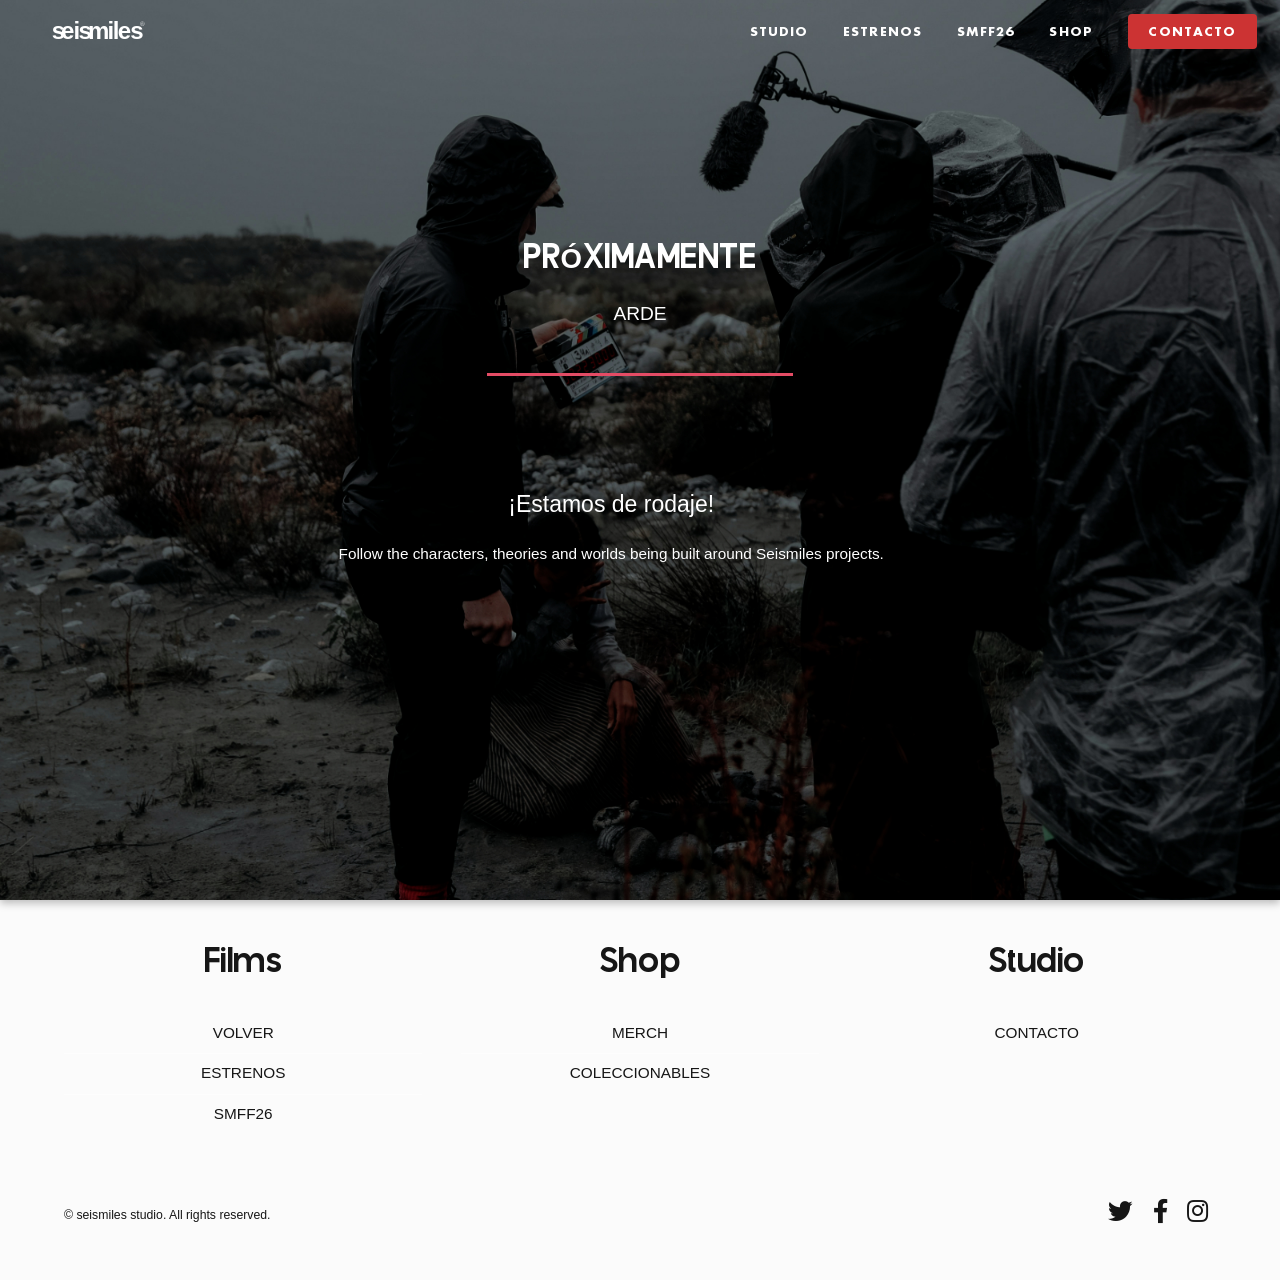
==== commit 66f44af1: "cambios en diseño" ====
--- a/all-films.html
+++ b/all-films.html
@@ -57,41 +57,41 @@
             </section>
 
             <!-- Footer -->
-				<footer id="footer" style="padding: 3em 0; color: #ffffff;">
+				<footer id="footer" style="padding: 3em 0; color: #161616;">
 					<div class="container">
 						<div class="row">
 							<div class="col-4 col-12-medium">
-								<h4 style="color: #ffffff;">Films</h4>
+								<h2 style="color: #161616;">Films</h2>
 								<ul class="alt">
-									<li><a href="index.html" style="color: #ffffff;">All</a></li>
-									<li><a href="all-films.html" style="color: #ffffff;">Estrenos</a></li>
-									<li><a href="ver-programación.html" style="color: #ffffff;">SMFF26</a></li>
+									<li><a href="index.html" style="color: #161616;">VOLVER</a></li>
+									<li><a href="all-films.html" style="color: #161616;">ESTRENOS</a></li>
+									<li><a href="ver-programación.html" style="color: #161616;">SMFF26</a></li>
 								</ul>
 							</div>
 							<div class="col-4 col-12-medium">
-								<h4 style="color: #ffffff;">Shop</h4>
+								<h2 style="color: #161616">Shop</h2>
 								<ul class="alt">
-									<li><a href="shop.html" style="color: #ffffff;">All</a></li>
-									<li><a href="shop.html" style="color: #ffffff;">Coleccionables</a></li>
+									<li><a href="shop.html" style="color: #161616;">MERCH</a></li>
+									<li><a href="shop.html" style="color: #161616;">COLECCIONABLES</a></li>
 								</ul>
 							</div>
 							<div class="col-4 col-12-medium">
-								<h4 style="color: #ffffff;">Studio</h4>
+								<h2 style="color: #161616;">Studio</h2>
 								<ul class="alt">
-									<li><a href="contact.html" style="color: #ffffff;">Contacto</a></li>
+									<li><a href="contact.html" style="color: #161616;">CONTACTO</a></li>
 								</ul>
 							</div>
 						</div>
 						</div>
 
 					<div class="container" style="display: flex; justify-content: space-between; align-items: center; flex-wrap: wrap; margin-top: 2em;">
-						<ul class="copyright" style="margin: 0; color: #ffffff;">
+						<ul class="copyright" style="margin: 0; color: #161616;">
 							<li>&copy; seismiles studio. All rights reserved.</li>
 						</ul>
 						<ul class="icons" style="margin: 0;">
-							<li><a href="#" class="icon brands alt fa-twitter" style="color: #ffffff;"><span class="label">Twitter</span></a></li>
-							<li><a href="#" class="icon brands alt fa-facebook-f" style="color: #ffffff;"><span class="label">Facebook</span></a></li>
-							<li><a href="#" class="icon brands alt fa-instagram" style="color: #ffffff;"><span class="label">Instagram</span></a></li>
+							<li><a href="#" class="icon brands alt fa-twitter" style="color: #161616;"><span class="label">Twitter</span></a></li>
+							<li><a href="#" class="icon brands alt fa-facebook-f" style="color: #161616;"><span class="label">Facebook</span></a></li>
+							<li><a href="#" class="icon brands alt fa-instagram" style="color: #161616;"><span class="label">Instagram</span></a></li>
 						</ul>
 					</div>
 				</footer>
--- a/assets/css/main.css
+++ b/assets/css/main.css
@@ -122,26 +122,43 @@
 /* Cuerpo de texto: */
 body, input, select, textarea {
     color: #FBFBFB;
-    font-family: 'FuturaCyrillic', sans-serif;
+    font-family: 'fa-regular', sans-serif;
     font-size: 15pt;
-    font-weight: 500;
+    font-weight: 400;
     line-height: 1.6em;
 }
 
 /* Títulos: FuturaCyrillic */
-h1, h2, h3, h4, h5, h6 {
-    font-family: 'FuturaCyrillic', sans-serif;
+h1 {
+	font-family: 'OVSoge', sans-serif;
+    color: #FBFBFB;
+    font-weight: 900;
+    line-height: 1.5em;
+    margin: 0 0 1.5em 0;
+}
+
+h2, h4, h5, h6 {
+    font-family: 'OVSoge', sans-serif;
     color: #FBFBFB;
     font-weight: 700;
     line-height: 1.2em;
-    margin: 0 0 1em 0;
+    margin: 0 0 1.5em 0;
 }
 
+h3 {
+    font-family: 'fa-regular', sans-serif;
+	font-size: 1.5em;      /* Un poco más pequeño que el estándar que tenías */
+    font-weight: 500;       /* Menos pesado que el 700 que tienen los títulos */
+    line-height: 1.2em;     /* Más espacio para facilitar la lectura */
+    margin: -1em 0 1em 0;   /* El margen negativo superior acerca el subtítulo al título */
+    color: #FBFBFB;       /* Un color un poco más suave para diferenciarlo del Título (h2) */
+}
+
 h1 a, h2 a, h3 a, h4 a, h5 a, h6 a { color: inherit; border: 0; }
 
-h1 { font-size: 1.5em; }
-h2 { font-size: 2em; letter-spacing: 0.02em; }
-h3 { font-size: 1.35em; }
+h1 { font-size: 2em; }
+h2 { font-size: 1.8em; letter-spacing: 0.02em; }
+h3 { font-size: 1.5em; }
 h4 { font-size: 1em; }
 h5 { font-size: 0.9em; }
 h6 { font-size: 0.7em; }
@@ -158,7 +175,7 @@
 /* Otros elementos */
 strong, b { color: #ffffff; font-weight: 700; }
 em, i { font-style: italic; }
-p { margin: 0 0 2em 0; }
+p {	margin: 0 0 1.5em 0; }
 sub { font-size: 0.8em; position: relative; top: 0.5em; }
 sup { font-size: 0.8em; position: relative; top: -0.5em; }
 
@@ -235,7 +252,7 @@
 
 	@-moz-keyframes spinner-hide {
 		0% {
-			color: rgba(255, 255, 255, 0.15);
+			color:#161616;
 			z-index: 100001;
 			-moz-transform: scale(1) rotate(0deg);
 			-webkit-transform: scale(1) rotate(0deg);
@@ -244,7 +261,7 @@
 		}
 
 		99% {
-			color: #1c1d26;
+			color: #161616;
 			z-index: 100001;
 			-moz-transform: scale(0.5) rotate(360deg);
 			-webkit-transform: scale(0.5) rotate(360deg);
@@ -253,7 +270,7 @@
 		}
 
 		100% {
-			color: #1c1d26;
+			color: #161616;
 			z-index: -1;
 			-moz-transform: scale(0.5) rotate(360deg);
 			-webkit-transform: scale(0.5) rotate(360deg);
@@ -264,7 +281,7 @@
 
 	@-webkit-keyframes spinner-hide {
 		0% {
-			color: rgba(255, 255, 255, 0.15);
+			color: #161616;
 			z-index: 100001;
 			-moz-transform: scale(1) rotate(0deg);
 			-webkit-transform: scale(1) rotate(0deg);
@@ -273,7 +290,7 @@
 		}
 
 		99% {
-			color: #1c1d26;
+			color: #161616;
 			z-index: 100001;
 			-moz-transform: scale(0.5) rotate(360deg);
 			-webkit-transform: scale(0.5) rotate(360deg);
@@ -282,7 +299,7 @@
 		}
 
 		100% {
-			color: #1c1d26;
+			color: #161616;
 			z-index: -1;
 			-moz-transform: scale(0.5) rotate(360deg);
 			-webkit-transform: scale(0.5) rotate(360deg);
@@ -293,7 +310,7 @@
 
 	@-ms-keyframes spinner-hide {
 		0% {
-			color: rgba(255, 255, 255, 0.15);
+			color: #161616;
 			z-index: 100001;
 			-moz-transform: scale(1) rotate(0deg);
 			-webkit-transform: scale(1) rotate(0deg);
@@ -302,7 +319,7 @@
 		}
 
 		99% {
-			color: #1c1d26;
+			color: #161616;
 			z-index: 100001;
 			-moz-transform: scale(0.5) rotate(360deg);
 			-webkit-transform: scale(0.5) rotate(360deg);
@@ -311,7 +328,7 @@
 		}
 
 		100% {
-			color: #1c1d26;
+			color: #161616;
 			z-index: -1;
 			-moz-transform: scale(0.5) rotate(360deg);
 			-webkit-transform: scale(0.5) rotate(360deg);
@@ -322,7 +339,7 @@
 
 	@keyframes spinner-hide {
 		0% {
-			color: rgba(255, 255, 255, 0.15);
+			color: #161616;
 			z-index: 100001;
 			-moz-transform: scale(1) rotate(0deg);
 			-webkit-transform: scale(1) rotate(0deg);
@@ -331,7 +348,7 @@
 		}
 
 		99% {
-			color: #1c1d26;
+			color: #161616;
 			z-index: 100001;
 			-moz-transform: scale(0.5) rotate(360deg);
 			-webkit-transform: scale(0.5) rotate(360deg);
@@ -340,7 +357,7 @@
 		}
 
 		100% {
-			color: #1c1d26;
+			color: #161616;
 			z-index: -1;
 			-moz-transform: scale(0.5) rotate(360deg);
 			-webkit-transform: scale(0.5) rotate(360deg);
@@ -3432,9 +3449,13 @@
 /* Banner */
 
     #banner {
-        background-attachment: fixed;
-        background-color: #272833;
-        background-image: url("../../images/banner.jpg"); /* Asegúrate de que esta ruta apunte a tu foto */
+        display: flex;
+    	flex-direction: column;
+    	justify-content: center;
+    	align-items: center;
+		background-attachment: fixed;
+        background-color: #161616;
+        background-image: url("../../images/banner.jpg");
         background-position: center center;
         background-size: cover;
         box-shadow: 0 0.25em 0.5em 0 rgba(0, 0, 0, 0.25);
@@ -3444,19 +3465,13 @@
         z-index: 21;
     }
 
-        #banner:before {
-            content: '';
-            display: inline-block;
-            height: 100vh;
-            vertical-align: middle;
-            width: 1%;
-        }
-
         #banner .content {
-            display: inline-block;
-            margin-right: 1%;
+            display: flex;
+			flex-direction: column;
+			align-items: center;
+			margin-right: 1%;
             max-width: 95%;
-            padding: 6em;
+            padding: 0;
             position: relative;
             text-align: center; 
             vertical-align: middle;
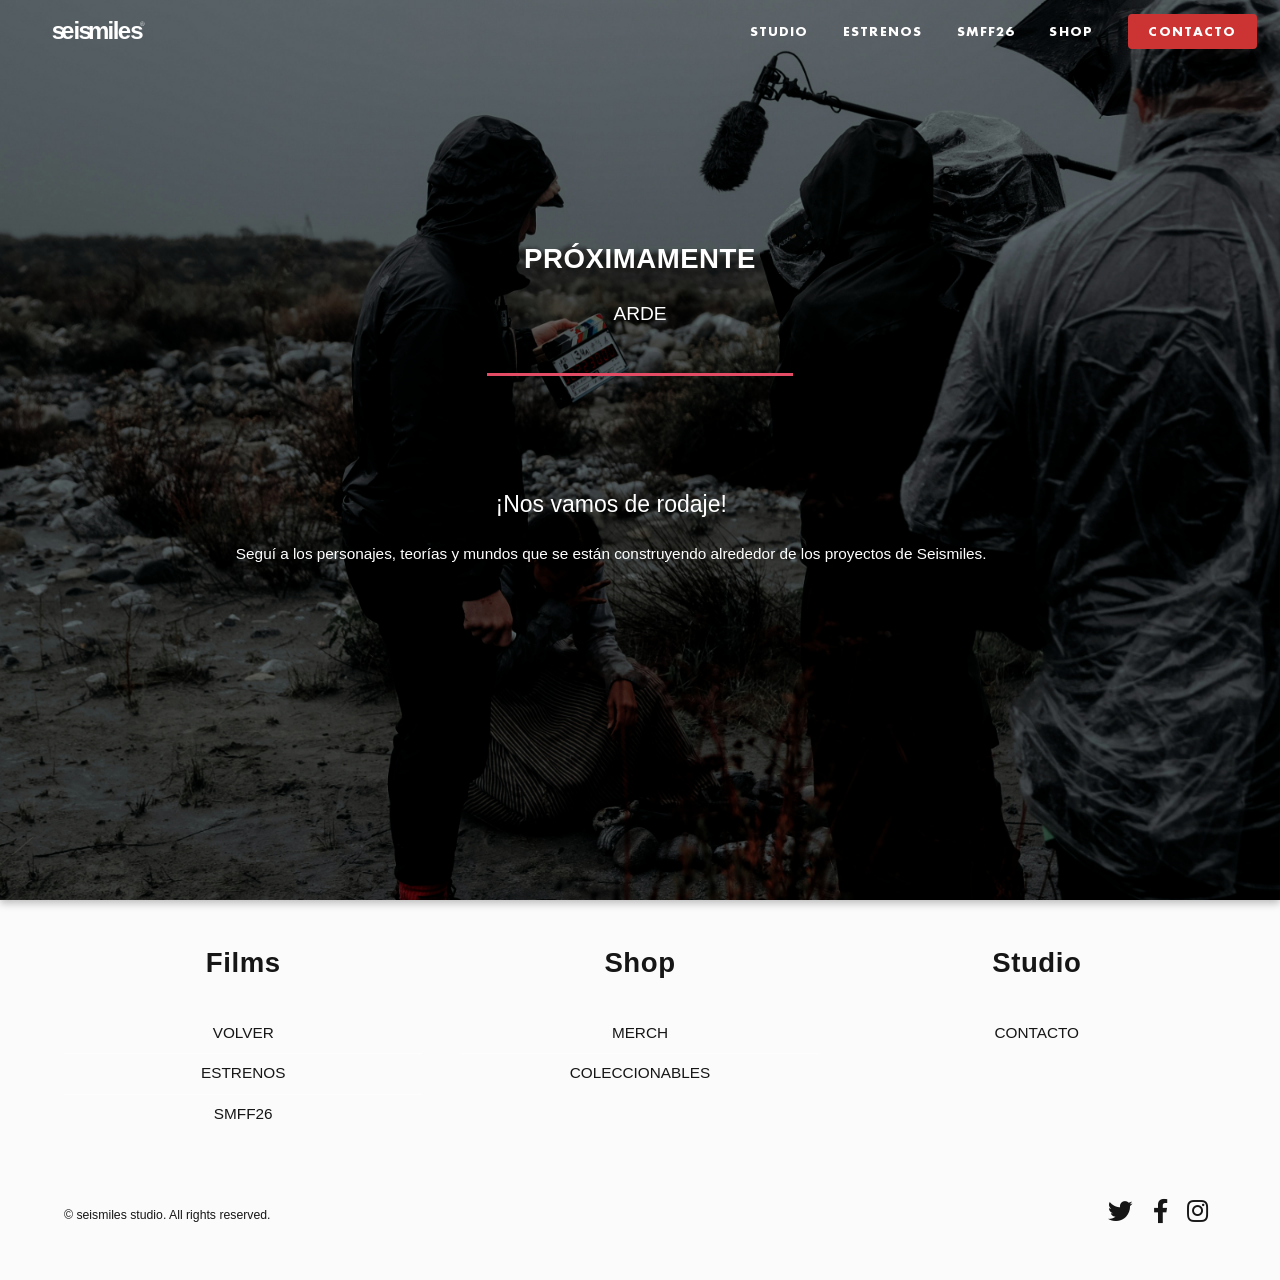
==== commit d6ca1f45: "idem" ====
--- a/all-films.html
+++ b/all-films.html
@@ -50,8 +50,8 @@
                         <p style="color: #fff;">ARDE</p>
                     </header>
                     <div class="content">
-                        <h3 style="color: #fff;">¡Estamos de rodaje!</h3>
-                        <p style="color: #fff;">Follow the characters, theories and worlds being built around Seismiles projects.</p>
+                        <h3 style="color: #fff;">¡Nos vamos de rodaje!</h3>
+                        <p style="color: #fff;">Seguí a los personajes, teorías y mundos que se están construyendo alrededor de los proyectos de Seismiles.</p>
                     </div>
                 </div>
             </section>
--- a/assets/css/main.css
+++ b/assets/css/main.css
@@ -130,7 +130,7 @@
 
 /* Títulos: FuturaCyrillic */
 h1 {
-	font-family: 'OVSoge', sans-serif;
+	font-family: 'fa-solid', sans-serif;
     color: #FBFBFB;
     font-weight: 900;
     line-height: 1.5em;
@@ -138,7 +138,7 @@
 }
 
 h2, h4, h5, h6 {
-    font-family: 'OVSoge', sans-serif;
+    font-family: 'fa-solid', sans-serif;
     color: #FBFBFB;
     font-weight: 700;
     line-height: 1.2em;
@@ -146,9 +146,9 @@
 }
 
 h3 {
-    font-family: 'fa-regular', sans-serif;
+    font-family: 'fa-brands', sans-serif;
 	font-size: 1.5em;      /* Un poco más pequeño que el estándar que tenías */
-    font-weight: 500;       /* Menos pesado que el 700 que tienen los títulos */
+    font-weight: 400;       /* Menos pesado que el 700 que tienen los títulos */
     line-height: 1.2em;     /* Más espacio para facilitar la lectura */
     margin: -1em 0 1em 0;   /* El margen negativo superior acerca el subtítulo al título */
     color: #FBFBFB;       /* Un color un poco más suave para diferenciarlo del Título (h2) */
